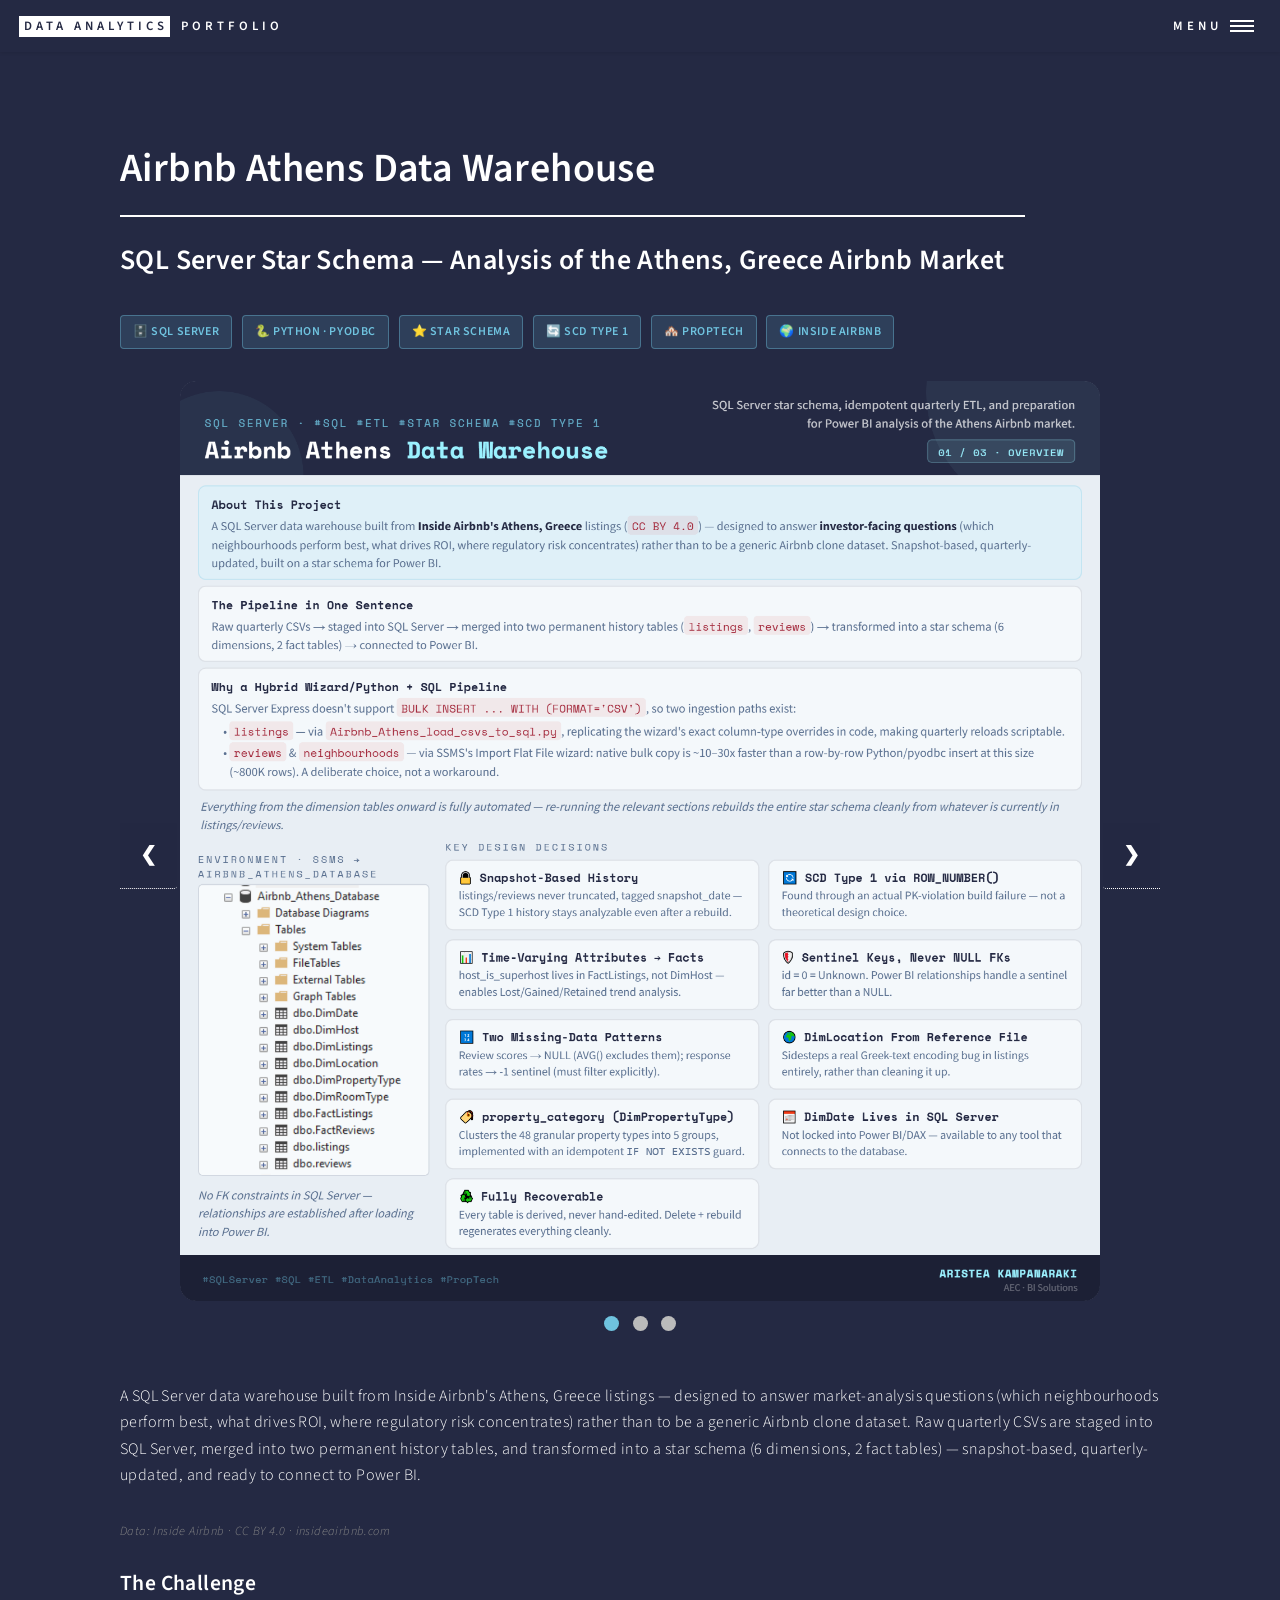
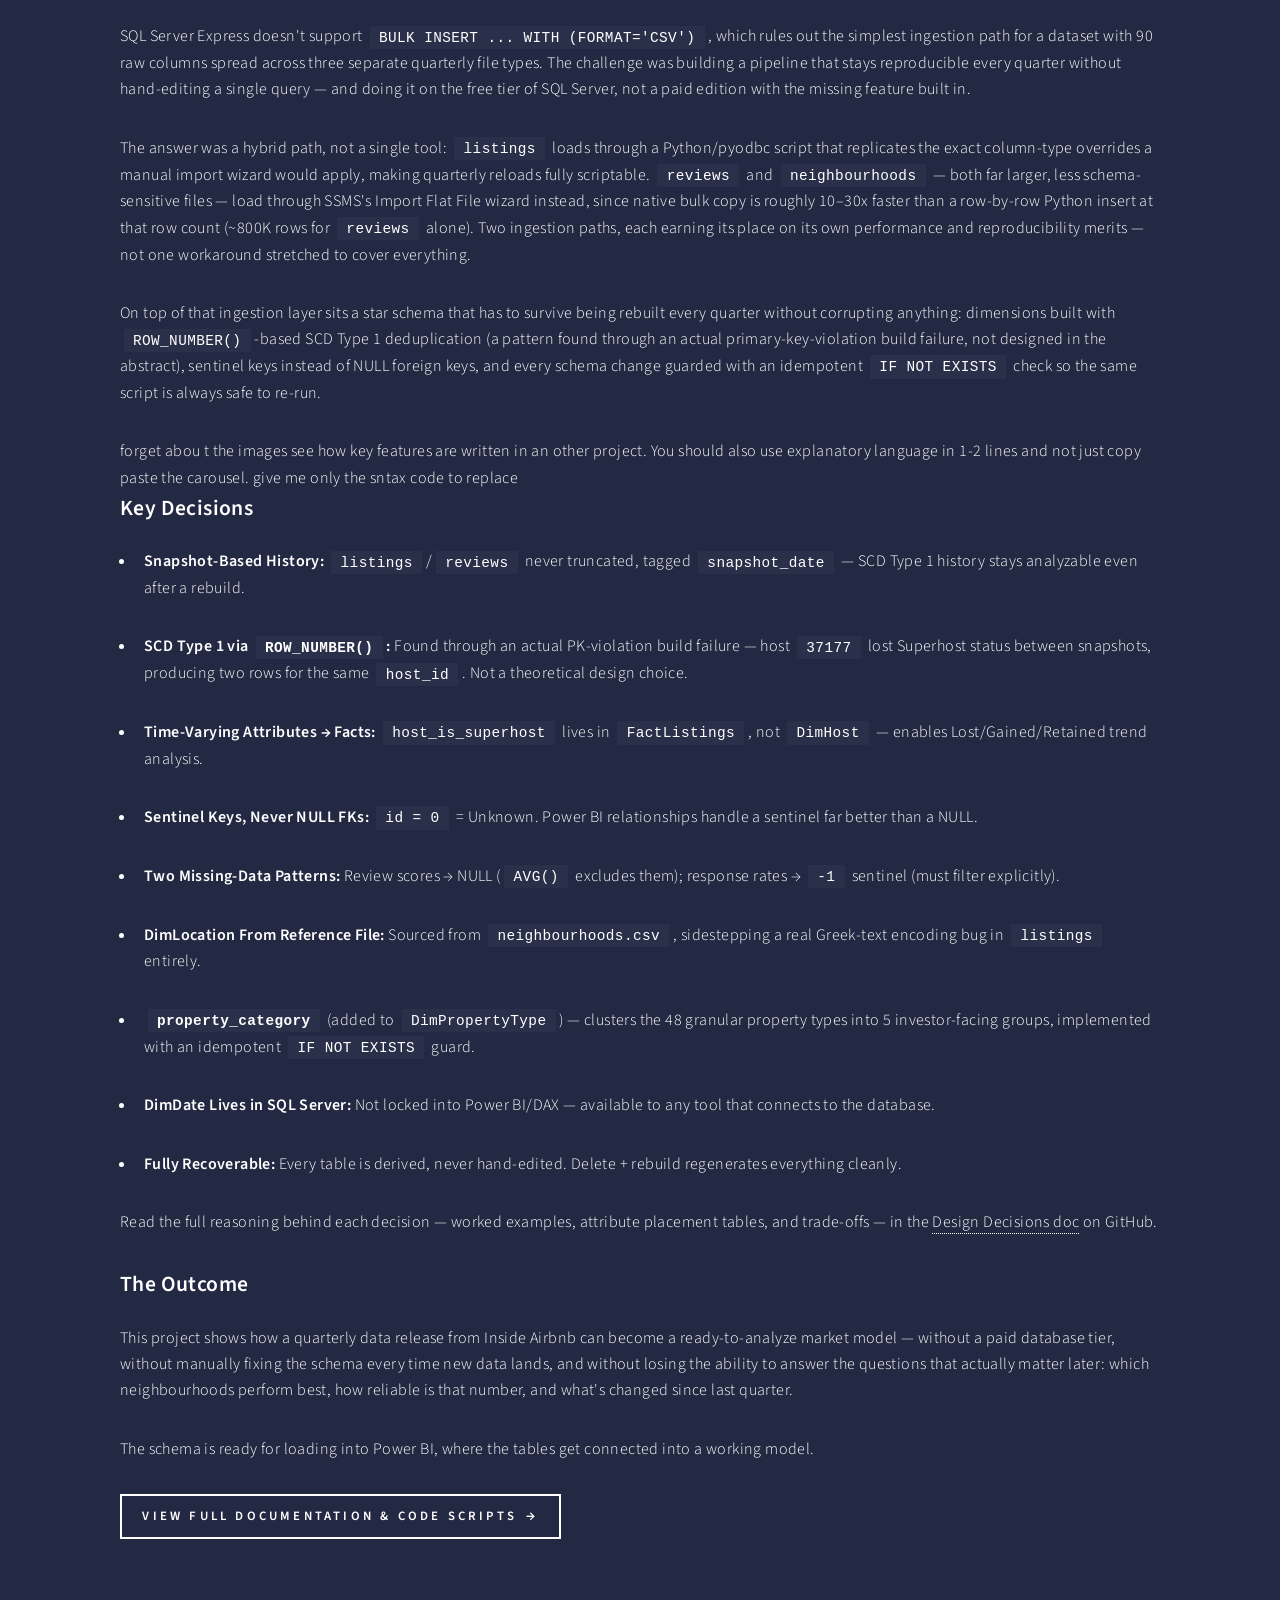
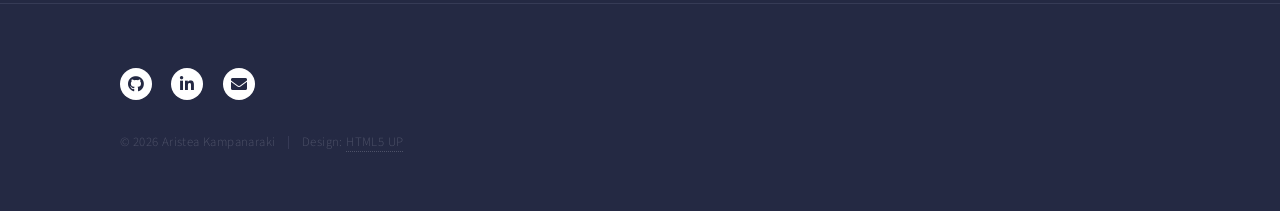
==== airbnb-athens-star-schema.html @ 8bad7fe3 "Add files via upload" ====
<!DOCTYPE HTML>
<html>
	<head>
		<title>Airbnb Athens Data Warehouse - Data Analytics Portfolio</title>
		<meta charset="utf-8" />
		<meta name="viewport" content="width=device-width, initial-scale=1, maximum-scale=5, user-scalable=yes" />
		<link rel="stylesheet" href="assets/css/main.css" />
		<noscript><link rel="stylesheet" href="assets/css/noscript.css" /></noscript>
		
		<style>
			/* STICKY HEADER - Stays on top when scrolling (Mobile & Desktop) */
			#header {
				position: fixed !important;
				top: 0 !important;
				left: 0;
				right: 0;
				width: 100%;
				z-index: 10000;
				background: #242943 !important;
				height: 3.25em;
				line-height: 3.25em;
			}

			/* Override template's .alt class that might make header not sticky.
			   Compiled CSS sets box-shadow:none on .alt; index.html's header
			   eventually swaps .alt for .reveal (once scrolled past its banner)
			   and regains the default shadow. This page has no banner, so its
			   header is permanently .alt — restoring the shadow explicitly so
			   both pages' headers match. */
			#header.alt {
				position: fixed !important;
				top: 0 !important;
				background: #242943 !important;
				opacity: 1 !important;
				box-shadow: 0 0 0.25em 0 rgba(0, 0, 0, 0.15) !important;
			}

			/* Mobile: Make header text smaller to fit */
			@media screen and (max-width: 736px) {
				#header {
					height: 2.75em;
					line-height: 2.75em;
				}
				#header .logo { font-size: 0.75em !important; white-space: nowrap !important; }
				#header .logo strong, #header .logo span { display: inline !important; }
			}
			@media screen and (max-width: 480px) { #header .logo { font-size: 0.65em !important; } }
			@media screen and (max-width: 360px) { #header .logo { font-size: 0.55em !important; } }

			/* Mobile menu popup (Home / About Me / Projects / Contact) — explicit,
			   matching index.html exactly. */
			#menu ul.links > li > a:not(.button) {
				font-size: 0.8em !important;
				line-height: 4em !important;
			}

			/* ROOT CAUSE of titles getting cut off / page overflowing on mobile:
			   the template sets header.major { width: max-content }, which sizes
			   the heading block to its full UNWRAPPED width — wider than the
			   viewport for long titles. */
			@media screen and (max-width: 736px) {
				header.major {
					width: 100% !important;
					max-width: 100% !important;
				}
				header.major h1, header.major h2 {
					overflow-wrap: break-word;
					word-wrap: break-word;
				}
			}

			/* Safety net: stop any oversized child from forcing horizontal
			   scroll / page not fitting the viewport on mobile */
			@media screen and (max-width: 736px) {
				html, body {
					overflow-x: hidden;
					max-width: 100vw;
				}
			}

			/* Prevent content from hiding under fixed header */
			body { padding-top: 3.25em; }
			@media screen and (max-width: 736px) { body { padding-top: 2.75em; } }

			/* Fix menu navigation */
			#one, #two { scroll-margin-top: 4em; }
			@media screen and (max-width: 736px) { #one, #two { scroll-margin-top: 3.5em; } }

			/* FIX BANNER */
			#banner { top: 0 !important; margin-top: 3.25em !important; margin-bottom: 0 !important; z-index: 1 !important; }
			#banner:after { z-index: 1 !important; }
			#banner .inner { position: relative; z-index: 2; }
			#main { position: relative; z-index: 1; }
			#main.alt { z-index: 1 !important; }
			@media screen and (max-width: 736px) { #banner { margin-top: 2.75em !important; } }

			/* REDUCE SPACE ABOVE TITLE */
			#main.alt .inner { padding-top: 2em !important; }
			@media screen and (max-width: 980px) { #main.alt .inner { padding-top: 1.5em !important; } }
			@media screen and (max-width: 736px) { #main.alt .inner { padding-top: 1em !important; } }

			/* TECH BADGES */
			.tech-badge {
				display: inline-block;
				background: rgba(111, 195, 223, 0.15);
				color: #6fc3df;
				font-size: 0.75em;
				font-weight: 600;
				padding: 0.5em 1em;
				border-radius: 4px;
				border: 1px solid rgba(111, 195, 223, 0.4);
				text-transform: uppercase;
				letter-spacing: 0.05em;
			}
			@media screen and (max-width: 736px) {
				.tech-badges { gap: 0.4em; margin-bottom: 1.5em; }
				.tech-badge {
					font-size: 0.58em;
					padding: 0.32em 0.65em;
					border-radius: 4px;
					letter-spacing: 0.03em;
				}
			}
			@media screen and (max-width: 480px) {
				.tech-badge {
					font-size: 0.54em;
					padding: 0.28em 0.55em;
				}
			}

			/* PIPELINE STEPS */
			.pipeline-steps { display: flex; flex-direction: column; gap: 0.75em; margin: 1.5em 0 2em 0; }
			.pipeline-step {
				display: flex;
				align-items: flex-start;
				gap: 1em;
				background: #f4f8fb;
				border: 1px solid rgba(36,41,67,0.11);
				border-left: 4px solid #6fc3df;
				border-radius: 6px;
				padding: 0.85em 1.2em;
			}
			.step-number {
				background: #242943;
				color: #6fc3df;
				font-family: 'Courier New', monospace;
				font-size: 0.8em;
				font-weight: 700;
				padding: 0.3em 0.6em;
				border-radius: 4px;
				border: 1px solid rgba(111,195,223,0.4);
				flex-shrink: 0;
				min-width: 2.2em;
				text-align: center;
			}
			.step-content strong { color: #242943; display: block; margin-bottom: 0.2em; }
			.step-content span { font-size: 0.85em; color: #555; line-height: 1.4; }
			.step-content code {
				background: rgba(111,195,223,0.12);
				color: #1a5a78;
				font-size: 0.88em;
				padding: 0.1em 0.4em;
				border-radius: 3px;
			}

			/* ENGINEERING DECISIONS GRID */
			.decisions-grid {
				display: grid;
				grid-template-columns: 1fr 1fr;
				gap: 1em;
				margin: 1.5em 0 2em 0;
			}
			@media screen and (max-width: 736px) { .decisions-grid { grid-template-columns: 1fr; } }
			.decision-card {
				background: #dff0f8;
				border: 1px solid rgba(36,41,67,0.11);
				border-left: 4px solid #6fc3df;
				border-radius: 6px;
				padding: 1em 1.2em;
			}
			.decision-card .decision-title { font-weight: 700; color: #242943; font-size: 0.9em; margin-bottom: 0.4em; }
			.decision-card p { font-size: 0.82em; color: #555; line-height: 1.5; margin: 0; }
			.decision-card code {
				background: rgba(111,195,223,0.12);
				color: #1a5a78;
				font-size: 0.9em;
				padding: 0.1em 0.35em;
				border-radius: 3px;
			}

			/* STAR SCHEMA REFERENCE */
			.schema-ref {
				background: #f4f8fb;
				border: 1px solid rgba(36,41,67,0.11);
				border-radius: 6px;
				padding: 1em 1.2em;
				margin: 1.5em 0 2em 0;
				font-size: 0.88em;
				color: #555;
				line-height: 1.7;
			}
			.schema-ref strong { color: #242943; }
			.schema-ref code {
				background: rgba(111,195,223,0.12);
				color: #1a5a78;
				font-size: 0.92em;
				padding: 0.1em 0.35em;
				border-radius: 3px;
			}

			/* ATTRIBUTION */
			.data-attribution {
				font-size: 0.78em;
				color: #888;
				font-style: italic;
				margin: 0.5em 0 2em 0;
			}

			/* DECISION DETAIL SECTIONS (prose, replacing the compact grid) */
			.decision-detail { margin: 0 0 2.4em 0; }
			.decision-detail h4 {
				color: #242943;
				font-size: 1.05em;
				margin: 0 0 0.6em 0;
				border-left: 4px solid #6fc3df;
				padding-left: 0.6em;
			}
			.decision-detail p { margin: 0 0 0.9em 0; }
			.decision-rule {
				background: #dff0f8;
				border: 1px solid rgba(36,41,67,0.11);
				border-left: 4px solid #6fc3df;
				border-radius: 6px;
				padding: 0.8em 1.1em;
				margin: 0 0 1.2em 0;
				font-size: 0.92em;
			}
			.sql-snippet {
				background: #f4f8fb;
				border: 1px solid rgba(36,41,67,0.11);
				border-left: 4px solid #6fc3df;
				border-radius: 6px;
				padding: 0.9em 1.2em;
				font-family: 'Courier New', monospace;
				font-size: 0.85em;
				color: #1a5a78;
				margin: 0 0 1.2em 0;
				overflow-x: auto;
				white-space: pre;
			}
			.decision-table {
				width: 100%;
				border-collapse: collapse;
				margin: 0 0 1.4em 0;
				font-size: 0.85em;
			}
			.decision-table th, .decision-table td {
				border: 1px solid rgba(36,41,67,0.15);
				padding: 0.5em 0.8em;
				text-align: left;
			}
			.decision-table th { background: #242943; color: #6fc3df; font-weight: 700; }
			.decision-table td code, .decision-table th code {
				background: rgba(111,195,223,0.12);
				color: #1a5a78;
				padding: 0.1em 0.35em;
				border-radius: 3px;
				font-size: 0.95em;
			}
			@media screen and (max-width: 736px) {
				.decision-table { font-size: 0.78em; }
				.decision-table th, .decision-table td { padding: 0.4em 0.5em; }
			}

			/* CTA BUTTON — plain flexbox instead of the template's .next absolute-
			   positioned arrow icon (which caused text/arrow overlap on longer
			   button labels on mobile). Text and arrow are now normal-flow
			   siblings side by side with a gap — this category of overlap bug
			   structurally can't happen with flex children. Wraps to two lines
			   on very narrow screens as a safety net. */
			.documentation-btn {
				display: inline-flex;
				align-items: center;
				justify-content: center;
				gap: 0.7em;
				white-space: normal;
				text-align: left;
			}
			.documentation-btn-arrow {
				flex-shrink: 0;
				font-size: 1.15em;
				line-height: 1;
			}
			@media screen and (max-width: 736px) {
				.documentation-btn {
					font-size: 0.68em;
					height: auto;
					min-height: 3.5em;
					line-height: 1.3;
					padding: 0.9em 1.2em;
					gap: 0.6em;
				}
			}
		</style>
	</head>
	<body class="is-preload">

		<div id="wrapper">

			<!-- Header -->
			<header id="header" class="alt">
				<a href="index.html" class="logo"><strong>DATA ANALYTICS</strong> <span>PORTFOLIO</span></a>
				<nav><a href="#menu">Menu</a></nav>
			</header>

			<!-- Menu -->
			<nav id="menu">
				<ul class="links">
					<li><a href="index.html">Home</a></li>
					<li><a href="index.html#one">About Me</a></li>
					<li><a href="index.html#two">Projects</a></li>
					<li><a href="index.html#footer">Contact</a></li>
				</ul>
			</nav>

			<!-- Main -->
			<div id="main" class="alt">
				<section id="one">
					<div class="inner">

						<header class="major">
							<h1>Airbnb Athens Data Warehouse</h1>
							<h2>SQL Server Star Schema — Analysis of the Athens, Greece Airbnb Market</h2>
						</header>

						<!-- Tech Stack Badges -->
						<div class="tech-badges" style="margin-bottom: 2em; display: flex; flex-wrap: wrap; gap: 0.6em;">
							<span class="tech-badge">🗄️ SQL Server</span>
							<span class="tech-badge">🐍 Python · pyodbc</span>
							<span class="tech-badge">⭐ Star Schema</span>
							<span class="tech-badge">🔄 SCD Type 1</span>
							<span class="tech-badge">🏘️ PropTech</span>
							<span class="tech-badge">🌍 Inside Airbnb</span>
						</div>

						<!-- Slideshow container -->
						<div class="slideshow-container" style="max-width: 100%; box-sizing: border-box; margin: 0 auto 0.2em auto; position: relative; background: transparent; padding: 0 60px;">

							<div class="mySlides fade">
								<img src="images\p3_airbnb_athens_sql\airbnb_athens_slide_01.png" alt="Overview — Pipeline, Environment & Key Decisions" style="width: 100%; border-radius: 8px;">
							</div>

							<div class="mySlides fade">
								<img src="images\p3_airbnb_athens_sql\airbnb_athens_slide_02.png" alt="Schema Design Patterns — SCD Type 1, Idempotent ETL" style="width: 100%; border-radius: 8px;">
							</div>

							<div class="mySlides fade">
								<img src="images\p3_airbnb_athens_sql\airbnb_athens_slide_03.png" alt="Data Integrity & Placement — Snapshot History, Fact/Dim Placement" style="width: 100%; border-radius: 8px;">
							</div>

							<a class="prev" onclick="plusSlides(-1)" style="cursor: pointer; position: absolute; top: 50%; width: auto; margin-top: -22px; padding: 16px 20px; color: white; font-weight: bold; font-size: 20px; transition: 0.6s ease; border-radius: 0 3px 3px 0; user-select: none; background-color: rgba(36, 41, 67, 0.8); left: 0;">&#10094;</a>
							<a class="next" onclick="plusSlides(1)"  style="cursor: pointer; position: absolute; top: 50%; width: auto; margin-top: -22px; padding: 16px 20px; color: white; font-weight: bold; font-size: 20px; transition: 0.6s ease; border-radius: 3px 0 0 3px; user-select: none; background-color: rgba(36, 41, 67, 0.8); right: 0;">&#10095;</a>
						</div>

						<!-- Dots/indicators -->
						<div class="carousel-dots" style="text-align: center; padding: 0 0 44px 0;">
							<span class="dot" onclick="currentSlide(1)" style="cursor: pointer; height: 15px; width: 15px; margin: 0 5px; background-color: #bbb; border-radius: 50%; display: inline-block; transition: background-color 0.6s ease;"></span>
							<span class="dot" onclick="currentSlide(2)" style="cursor: pointer; height: 15px; width: 15px; margin: 0 5px; background-color: #bbb; border-radius: 50%; display: inline-block; transition: background-color 0.6s ease;"></span>
							<span class="dot" onclick="currentSlide(3)" style="cursor: pointer; height: 15px; width: 15px; margin: 0 5px; background-color: #bbb; border-radius: 50%; display: inline-block; transition: background-color 0.6s ease;"></span>
						</div>

						<!-- CSS Styles — inline after dots, identical pattern to template -->
						<style>
						.mySlides { display: none; animation-name: fade; animation-duration: 0.8s; }
						.mySlides.active { display: block; }
						.prev:hover, .next:hover { background-color: rgba(111, 195, 223, 0.9) !important; color: #242943 !important; }
						.dot.active { background-color: #6fc3df !important; }
						@keyframes fade { from {opacity: 0.4} to {opacity: 1} }

						/* Remove the dotted tap/focus outline browsers draw on <a> elements */
						.prev, .next, .dot {
							outline: none;
							-webkit-tap-highlight-color: transparent;
						}

						@media screen and (max-width: 980px) {
							.slideshow-container { max-width: 100% !important; padding: 0 46px !important; }
							.prev, .next { font-size: 18px !important; padding: 12px 16px !important; }
						}
						@media screen and (max-width: 736px) {
							/* Break out to full viewport width for meaningfully larger
							   slides, with more gutter room for the arrows. Arrow's
							   rendered width (font-size + 2×padding) still needs to stay
							   at or below the gutter or it spills onto the image. */
							.slideshow-container {
								width: 100vw !important;
								max-width: 100vw !important;
								margin-left: calc(50% - 50vw) !important;
								margin-right: calc(50% - 50vw) !important;
								margin-bottom: 0.2em !important;
								padding: 0 30px !important;
								box-sizing: border-box !important;
							}
							.prev, .next { font-size: 13px !important; padding: 6px 8px !important; }
							.carousel-dots { padding: 1px 0 30px 0 !important; }
							.dot {
								height: 8px !important;
								width: 8px !important;
								margin: 0 4px !important;
							}
						}
						@media screen and (max-width: 480px) {
							.slideshow-container { padding: 0 26px !important; }
							.prev, .next { font-size: 12px !important; padding: 5px 7px !important; }
							.carousel-dots { padding: 1px 0 24px 0 !important; }
							.dot {
								height: 7px !important;
								width: 7px !important;
								margin: 0 3px !important;
							}
						}
						</style>

						<!-- JavaScript — inline after dots, identical pattern to template -->
						<script>
						let slideIndex = 1;
						showSlides(slideIndex);

						function plusSlides(n) { showSlides(slideIndex += n); }
						function currentSlide(n) { showSlides(slideIndex = n); }

						function showSlides(n) {
							let i;
							let slides = document.getElementsByClassName("mySlides");
							let dots   = document.getElementsByClassName("dot");
							if (n > slides.length) { slideIndex = 1; }
							if (n < 1) { slideIndex = slides.length; }
							for (i = 0; i < slides.length; i++) { slides[i].style.display = "none"; }
							for (i = 0; i < dots.length; i++) { dots[i].className = dots[i].className.replace(" active", ""); }
							slides[slideIndex-1].style.display = "block";
							dots[slideIndex-1].className += " active";
						}
						</script>

						<!-- Intro -->
						<p>A SQL Server data warehouse built from Inside Airbnb's Athens, Greece listings — designed to answer market-analysis questions (which neighbourhoods perform best, what drives ROI, where regulatory risk concentrates) rather than to be a generic Airbnb clone dataset. Raw quarterly CSVs are staged into SQL Server, merged into two permanent history tables, and transformed into a star schema (6 dimensions, 2 fact tables) — snapshot-based, quarterly-updated, and ready to connect to Power BI.</p>

						<p class="data-attribution">Data: Inside Airbnb · CC BY 4.0 · insideairbnb.com</p>

						<!-- The Challenge -->
						<h3>The Challenge</h3>
						<p>SQL Server Express doesn't support <code>BULK INSERT ... WITH (FORMAT='CSV')</code>, which rules out the simplest ingestion path for a dataset with 90 raw columns spread across three separate quarterly file types. The challenge was building a pipeline that stays reproducible every quarter without hand-editing a single query — and doing it on the free tier of SQL Server, not a paid edition with the missing feature built in.</p>
						<p>The answer was a hybrid path, not a single tool: <code>listings</code> loads through a Python/pyodbc script that replicates the exact column-type overrides a manual import wizard would apply, making quarterly reloads fully scriptable. <code>reviews</code> and <code>neighbourhoods</code> — both far larger, less schema-sensitive files — load through SSMS's Import Flat File wizard instead, since native bulk copy is roughly 10–30x faster than a row-by-row Python insert at that row count (~800K rows for <code>reviews</code> alone). Two ingestion paths, each earning its place on its own performance and reproducibility merits — not one workaround stretched to cover everything.</p>
						<p>On top of that ingestion layer sits a star schema that has to survive being rebuilt every quarter without corrupting anything: dimensions built with <code>ROW_NUMBER()</code>-based SCD Type 1 deduplication (a pattern found through an actual primary-key-violation build failure, not designed in the abstract), sentinel keys instead of NULL foreign keys, and every schema change guarded with an idempotent <code>IF NOT EXISTS</code> check so the same script is always safe to re-run.</p>

forget abou t the images

see how key features are written in an other project. You should also use explanatory language in 1-2 lines and not just copy paste the carousel.

give me only the sntax code to replace

						<!-- Key Decisions -->

						<h3>Key Decisions</h3>
						<ul>
							<li><p><b>Snapshot-Based History:</b> <code>listings</code>/<code>reviews</code> never truncated, tagged <code>snapshot_date</code> — SCD Type 1 history stays analyzable even after a rebuild.</p></li>
							<li><p><b>SCD Type 1 via <code>ROW_NUMBER()</code>:</b> Found through an actual PK-violation build failure — host <code>37177</code> lost Superhost status between snapshots, producing two rows for the same <code>host_id</code>. Not a theoretical design choice.</p></li>
							<li><p><b>Time-Varying Attributes → Facts:</b> <code>host_is_superhost</code> lives in <code>FactListings</code>, not <code>DimHost</code> — enables Lost/Gained/Retained trend analysis.</p></li>
							<li><p><b>Sentinel Keys, Never NULL FKs:</b> <code>id = 0</code> = Unknown. Power BI relationships handle a sentinel far better than a NULL.</p></li>
							<li><p><b>Two Missing-Data Patterns:</b> Review scores → NULL (<code>AVG()</code> excludes them); response rates → <code>-1</code> sentinel (must filter explicitly).</p></li>
							<li><p><b>DimLocation From Reference File:</b> Sourced from <code>neighbourhoods.csv</code>, sidestepping a real Greek-text encoding bug in <code>listings</code> entirely.</p></li>
							<li><p><b><code>property_category</code></b> (added to <code>DimPropertyType</code>) — clusters the 48 granular property types into 5 investor-facing groups, implemented with an idempotent <code>IF NOT EXISTS</code> guard.</p></li>
							<li><p><b>DimDate Lives in SQL Server:</b> Not locked into Power BI/DAX — available to any tool that connects to the database.</p></li>
							<li><p><b>Fully Recoverable:</b> Every table is derived, never hand-edited. Delete + rebuild regenerates everything cleanly.</p></li>
						</ul>
						<p>Read the full reasoning behind each decision — worked examples, attribute placement tables, and trade-offs — in the <a href="https://github.com/Aristea-Kampanaraki/airbnb-athens-data-warehouse/blob/main/Airbnb_Athens_Design_Decisions.md" target="_blank">Design Decisions doc</a> on GitHub.</p>
						
						<!-- The Outcome -->
						<h3>The Outcome</h3>
						<p>This project shows how a quarterly data release from Inside Airbnb can become a ready-to-analyze market model — without a paid database tier, without manually fixing the schema every time new data lands, and without losing the ability to answer the questions that actually matter later: which neighbourhoods perform best, how reliable is that number, and what's changed since last quarter.</p>
						<p>The schema is ready for loading into Power BI, where the tables get connected into a working model.</p>

						<!-- CTA Button -->
						<ul class="actions">
							<li>
								<a href="https://github.com/Aristea-Kampanaraki/airbnb-athens-data-warehouse" class="button documentation-btn">
									<span>View Full Documentation &amp; Code Scripts</span>
									<span class="documentation-btn-arrow" aria-hidden="true">&#8594;</span>
								</a>
							</li>
						</ul>

					</div>
				</section>
			</div>

			<!-- Footer -->
			<footer id="footer">
				<div class="inner">
					<ul class="icons">
						<li><a href="https://github.com/Aristea-Kampanaraki" class="icon brands alt fa-github"><span class="label">GitHub</span></a></li>
						<li><a href="https://www.linkedin.com/in/aristea-kampanaraki" class="icon brands alt fa-linkedin-in"><span class="label">LinkedIn</span></a></li>
						<li><a href="mailto:akampanaraki@gmail.com" class="icon solid alt fa-envelope"><span class="label">Email</span></a></li>
					</ul>
					<ul class="copyright">
						<li>&copy; 2026 Aristea Kampanaraki</li><li>Design: <a href="https://html5up.net">HTML5 UP</a></li>
					</ul>
				</div>
			</footer>

		</div>

		<!-- Scripts -->
		<script src="assets/js/jquery.min.js"></script>
		<script src="assets/js/jquery.scrolly.min.js"></script>
		<script src="assets/js/jquery.scrollex.min.js"></script>
		<script src="assets/js/browser.min.js"></script>
		<script src="assets/js/breakpoints.min.js"></script>
		<script src="assets/js/util.js"></script>
		<script src="assets/js/main.js"></script>

	</body>
</html>
---- assets/css/main.css ----
@import url(fontawesome-all.min.css);
@import url("https://fonts.googleapis.com/css?family=Source+Sans+Pro:300,300italic,600,600italic");

/*
	Forty by HTML5 UP
	html5up.net | @ajlkn
	Free for personal and commercial use under the CCA 3.0 license (html5up.net/license)
*/

html, body, div, span, applet, object,
iframe, h1, h2, h3, h4, h5, h6, p, blockquote,
pre, a, abbr, acronym, address, big, cite,
code, del, dfn, em, img, ins, kbd, q, s, samp,
small, strike, strong, sub, sup, tt, var, b,
u, i, center, dl, dt, dd, ol, ul, li, fieldset,
form, label, legend, table, caption, tbody,
tfoot, thead, tr, th, td, article, aside,
canvas, details, embed, figure, figcaption,
footer, header, hgroup, menu, nav, output, ruby,
section, summary, time, mark, audio, video {
	margin: 0;
	padding: 0;
	border: 0;
	font-size: 100%;
	font: inherit;
	vertical-align: baseline;}

article, aside, details, figcaption, figure,
footer, header, hgroup, menu, nav, section {
	display: block;}

body {
	line-height: 1;
}

ol, ul {
	list-style: none;
}

blockquote, q {
	quotes: none;
}

	blockquote:before, blockquote:after, q:before, q:after {
		content: '';
		content: none;
	}

table {
	border-collapse: collapse;
	border-spacing: 0;
}

body {
	-webkit-text-size-adjust: none;
}

mark {
	background-color: transparent;
	color: inherit;
}

input::-moz-focus-inner {
	border: 0;
	padding: 0;
}

input, select, textarea {
	-moz-appearance: none;
	-webkit-appearance: none;
	-ms-appearance: none;
	appearance: none;
}

/* Basic */

	@-ms-viewport {
		width: device-width;
	}

	body {
		-ms-overflow-style: scrollbar;
	}

	@media screen and (max-width: 480px) {

		html, body {
			min-width: 320px;
		}

	}

	html {
		box-sizing: border-box;
	}

	*, *:before, *:after {
		box-sizing: inherit;
	}

	body {
		background: #242943;
	}

		body.is-preload *, body.is-preload *:before, body.is-preload *:after {
			-moz-animation: none !important;
			-webkit-animation: none !important;
			-ms-animation: none !important;
			animation: none !important;
			-moz-transition: none !important;
			-webkit-transition: none !important;
			-ms-transition: none !important;
			transition: none !important;
		}

/* Type */

	body, input, select, textarea {
		color: #ffffff;
		font-family: "Source Sans Pro", Helvetica, sans-serif;
		font-size: 17pt;
		font-weight: 300;
		letter-spacing: 0.025em;
		line-height: 1.65;
	}

		@media screen and (max-width: 1680px) {

			body, input, select, textarea {
				font-size: 14pt;
			}

		}

		@media screen and (max-width: 1280px) {

			body, input, select, textarea {
				font-size: 12pt;
			}

		}

		@media screen and (max-width: 360px) {

			body, input, select, textarea {
				font-size: 11pt;
			}

		}

	a {
		-moz-transition: color 0.2s ease-in-out, border-bottom-color 0.2s ease-in-out;
		-webkit-transition: color 0.2s ease-in-out, border-bottom-color 0.2s ease-in-out;
		-ms-transition: color 0.2s ease-in-out, border-bottom-color 0.2s ease-in-out;
		transition: color 0.2s ease-in-out, border-bottom-color 0.2s ease-in-out;
		border-bottom: dotted 1px;
		color: inherit;
		text-decoration: none;
	}

		a:hover {
			border-bottom-color: transparent;
			color: #9bf1ff !important;
		}

		a:active {
			color: #53e3fb !important;
		}

	.contact-link {
		border-bottom: 0;
	}

	strong, b {
		color: #ffffff;
		font-weight: 600;
	}

	em, i {
		font-style: italic;
	}

	p {
		margin: 0 0 2em 0;
	}

	h1, h2, h3, h4, h5, h6 {
		color: #ffffff;
		font-weight: 600;
		line-height: 1.65;
		margin: 0 0 1em 0;
	}

		h1 a, h2 a, h3 a, h4 a, h5 a, h6 a {
			color: inherit;
			border-bottom: 0;
		}

	h1 {
		font-size: 2.5em;
	}

	h2 {
		font-size: 1.75em;
	}

	h3 {
		font-size: 1.35em;
	}

	h4 {
		font-size: 1.1em;
	}

	h5 {
		font-size: 0.9em;
	}

	h6 {
		font-size: 0.7em;
	}

	@media screen and (max-width: 736px) {

		h1 {
			font-size: 2em;
		}

		h2 {
			font-size: 1.5em;
		}

		h3 {
			font-size: 1.25em;
		}

	}

	sub {
		font-size: 0.8em;
		position: relative;
		top: 0.5em;
	}

	sup {
		font-size: 0.8em;
		position: relative;
		top: -0.5em;
	}

	blockquote {
		border-left: solid 4px rgba(212, 212, 255, 0.1);
		font-style: italic;
		margin: 0 0 2em 0;
		padding: 0.5em 0 0.5em 2em;
	}

	code {
		background: rgba(212, 212, 255, 0.035);
		font-family: "Courier New", monospace;
		font-size: 0.9em;
		margin: 0 0.25em;
		padding: 0.25em 0.65em;
	}

	pre {
		-webkit-overflow-scrolling: touch;
		font-family: "Courier New", monospace;
		font-size: 0.9em;
		margin: 0 0 2em 0;
	}

		pre code {
			display: block;
			line-height: 1.75;
			padding: 1em 1.5em;
			overflow-x: auto;
		}

	hr {
		border: 0;
		border-bottom: solid 1px rgba(212, 212, 255, 0.1);
		margin: 2em 0;
	}

		hr.major {
			margin: 3em 0;
		}

	.align-left {
		text-align: left;
	}

	.align-center {
		text-align: center;
	}

	.align-right {
		text-align: right;
	}

/* Row */

	.row {
		display: flex;
		flex-wrap: wrap;
		box-sizing: border-box;
		align-items: stretch;
	}

		.row > * {
			box-sizing: border-box;
		}

		.row.gtr-uniform > * > :last-child {
			margin-bottom: 0;
		}

		.row.aln-left {
			justify-content: flex-start;
		}

		.row.aln-center {
			justify-content: center;
		}

		.row.aln-right {
			justify-content: flex-end;
		}

		.row.aln-top {
			align-items: flex-start;
		}

		.row.aln-middle {
			align-items: center;
		}

		.row.aln-bottom {
			align-items: flex-end;
		}

		.row > .imp {
			order: -1;
		}

		.row > .col-1 {
			width: 8.33333%;
		}

		.row > .off-1 {
			margin-left: 8.33333%;
		}

		.row > .col-2 {
			width: 16.66667%;
		}

		.row > .off-2 {
			margin-left: 16.66667%;
		}

		.row > .col-3 {
			width: 25%;
		}

		.row > .off-3 {
			margin-left: 25%;
		}

		.row > .col-4 {
			width: 33.33333%;
		}

		.row > .off-4 {
			margin-left: 33.33333%;
		}

		.row > .col-5 {
			width: 41.66667%;
		}

		.row > .off-5 {
			margin-left: 41.66667%;
		}

		.row > .col-6 {
			width: 50%;
		}

		.row > .off-6 {
			margin-left: 50%;
		}

		.row > .col-7 {
			width: 58.33333%;
		}

		.row > .off-7 {
			margin-left: 58.33333%;
		}

		.row > .col-8 {
			width: 66.66667%;
		}

		.row > .off-8 {
			margin-left: 66.66667%;
		}

		.row > .col-9 {
			width: 75%;
		}

		.row > .off-9 {
			margin-left: 75%;
		}

		.row > .col-10 {
			width: 83.33333%;
		}

		.row > .off-10 {
			margin-left: 83.33333%;
		}

		.row > .col-11 {
			width: 91.66667%;
		}

		.row > .off-11 {
			margin-left: 91.66667%;
		}

		.row > .col-12 {
			width: 100%;
		}

		.row > .off-12 {
			margin-left: 100%;
		}

		.row.gtr-0 {
			margin-top: 0;
			margin-left: 0em;
		}

			.row.gtr-0 > * {
				padding: 0 0 0 0em;
			}

			.row.gtr-0.gtr-uniform {
				margin-top: 0em;
			}

				.row.gtr-0.gtr-uniform > * {
					padding-top: 0em;
				}

		.row.gtr-25 {
			margin-top: 0;
			margin-left: -0.5em;
		}

			.row.gtr-25 > * {
				padding: 0 0 0 0.5em;
			}

			.row.gtr-25.gtr-uniform {
				margin-top: -0.5em;
			}

				.row.gtr-25.gtr-uniform > * {
					padding-top: 0.5em;
				}

		.row.gtr-50 {
			margin-top: 0;
			margin-left: -1em;
		}

			.row.gtr-50 > * {
				padding: 0 0 0 1em;
			}

			.row.gtr-50.gtr-uniform {
				margin-top: -1em;
			}

				.row.gtr-50.gtr-uniform > * {
					padding-top: 1em;
				}

		.row {
			margin-top: 0;
			margin-left: -2em;
		}

			.row > * {
				padding: 0 0 0 2em;
			}

			.row.gtr-uniform {
				margin-top: -2em;
			}

				.row.gtr-uniform > * {
					padding-top: 2em;
				}

		.row.gtr-150 {
			margin-top: 0;
			margin-left: -3em;
		}

			.row.gtr-150 > * {
				padding: 0 0 0 3em;
			}

			.row.gtr-150.gtr-uniform {
				margin-top: -3em;
			}

				.row.gtr-150.gtr-uniform > * {
					padding-top: 3em;
				}

		.row.gtr-200 {
			margin-top: 0;
			margin-left: -4em;
		}

			.row.gtr-200 > * {
				padding: 0 0 0 4em;
			}

			.row.gtr-200.gtr-uniform {
				margin-top: -4em;
			}

				.row.gtr-200.gtr-uniform > * {
					padding-top: 4em;
				}

		@media screen and (max-width: 1680px) {

			.row {
				display: flex;
				flex-wrap: wrap;
				box-sizing: border-box;
				align-items: stretch;
			}

				.row > * {
					box-sizing: border-box;
				}

				.row.gtr-uniform > * > :last-child {
					margin-bottom: 0;
				}

				.row.aln-left {
					justify-content: flex-start;
				}

				.row.aln-center {
					justify-content: center;
				}

				.row.aln-right {
					justify-content: flex-end;
				}

				.row.aln-top {
					align-items: flex-start;
				}

				.row.aln-middle {
					align-items: center;
				}

				.row.aln-bottom {
					align-items: flex-end;
				}

				.row > .imp-xlarge {
					order: -1;
				}

				.row > .col-1-xlarge {
					width: 8.33333%;
				}

				.row > .off-1-xlarge {
					margin-left: 8.33333%;
				}

				.row > .col-2-xlarge {
					width: 16.66667%;
				}

				.row > .off-2-xlarge {
					margin-left: 16.66667%;
				}

				.row > .col-3-xlarge {
					width: 25%;
				}

				.row > .off-3-xlarge {
					margin-left: 25%;
				}

				.row > .col-4-xlarge {
					width: 33.33333%;
				}

				.row > .off-4-xlarge {
					margin-left: 33.33333%;
				}

				.row > .col-5-xlarge {
					width: 41.66667%;
				}

				.row > .off-5-xlarge {
					margin-left: 41.66667%;
				}

				.row > .col-6-xlarge {
					width: 50%;
				}

				.row > .off-6-xlarge {
					margin-left: 50%;
				}

				.row > .col-7-xlarge {
					width: 58.33333%;
				}

				.row > .off-7-xlarge {
					margin-left: 58.33333%;
				}

				.row > .col-8-xlarge {
					width: 66.66667%;
				}

				.row > .off-8-xlarge {
					margin-left: 66.66667%;
				}

				.row > .col-9-xlarge {
					width: 75%;
				}

				.row > .off-9-xlarge {
					margin-left: 75%;
				}

				.row > .col-10-xlarge {
					width: 83.33333%;
				}

				.row > .off-10-xlarge {
					margin-left: 83.33333%;
				}

				.row > .col-11-xlarge {
					width: 91.66667%;
				}

				.row > .off-11-xlarge {
					margin-left: 91.66667%;
				}

				.row > .col-12-xlarge {
					width: 100%;
				}

				.row > .off-12-xlarge {
					margin-left: 100%;
				}

				.row.gtr-0 {
					margin-top: 0;
					margin-left: 0em;
				}

					.row.gtr-0 > * {
						padding: 0 0 0 0em;
					}

					.row.gtr-0.gtr-uniform {
						margin-top: 0em;
					}

						.row.gtr-0.gtr-uniform > * {
							padding-top: 0em;
						}

				.row.gtr-25 {
					margin-top: 0;
					margin-left: -0.5em;
				}

					.row.gtr-25 > * {
						padding: 0 0 0 0.5em;
					}

					.row.gtr-25.gtr-uniform {
						margin-top: -0.5em;
					}

						.row.gtr-25.gtr-uniform > * {
							padding-top: 0.5em;
						}

				.row.gtr-50 {
					margin-top: 0;
					margin-left: -1em;
				}

					.row.gtr-50 > * {
						padding: 0 0 0 1em;
					}

					.row.gtr-50.gtr-uniform {
						margin-top: -1em;
					}

						.row.gtr-50.gtr-uniform > * {
							padding-top: 1em;
						}

				.row {
					margin-top: 0;
					margin-left: -2em;
				}

					.row > * {
						padding: 0 0 0 2em;
					}

					.row.gtr-uniform {
						margin-top: -2em;
					}

						.row.gtr-uniform > * {
							padding-top: 2em;
						}

				.row.gtr-150 {
					margin-top: 0;
					margin-left: -3em;
				}

					.row.gtr-150 > * {
						padding: 0 0 0 3em;
					}

					.row.gtr-150.gtr-uniform {
						margin-top: -3em;
					}

						.row.gtr-150.gtr-uniform > * {
							padding-top: 3em;
						}

				.row.gtr-200 {
					margin-top: 0;
					margin-left: -4em;
				}

					.row.gtr-200 > * {
						padding: 0 0 0 4em;
					}

					.row.gtr-200.gtr-uniform {
						margin-top: -4em;
					}

						.row.gtr-200.gtr-uniform > * {
							padding-top: 4em;
						}

		}

		@media screen and (max-width: 1280px) {

			.row {
				display: flex;
				flex-wrap: wrap;
				box-sizing: border-box;
				align-items: stretch;
			}

				.row > * {
					box-sizing: border-box;
				}

				.row.gtr-uniform > * > :last-child {
					margin-bottom: 0;
				}

				.row.aln-left {
					justify-content: flex-start;
				}

				.row.aln-center {
					justify-content: center;
				}

				.row.aln-right {
					justify-content: flex-end;
				}

				.row.aln-top {
					align-items: flex-start;
				}

				.row.aln-middle {
					align-items: center;
				}

				.row.aln-bottom {
					align-items: flex-end;
				}

				.row > .imp-large {
					order: -1;
				}

				.row > .col-1-large {
					width: 8.33333%;
				}

				.row > .off-1-large {
					margin-left: 8.33333%;
				}

				.row > .col-2-large {
					width: 16.66667%;
				}

				.row > .off-2-large {
					margin-left: 16.66667%;
				}

				.row > .col-3-large {
					width: 25%;
				}

				.row > .off-3-large {
					margin-left: 25%;
				}

				.row > .col-4-large {
					width: 33.33333%;
				}

				.row > .off-4-large {
					margin-left: 33.33333%;
				}

				.row > .col-5-large {
					width: 41.66667%;
				}

				.row > .off-5-large {
					margin-left: 41.66667%;
				}

				.row > .col-6-large {
					width: 50%;
				}

				.row > .off-6-large {
					margin-left: 50%;
				}

				.row > .col-7-large {
					width: 58.33333%;
				}

				.row > .off-7-large {
					margin-left: 58.33333%;
				}

				.row > .col-8-large {
					width: 66.66667%;
				}

				.row > .off-8-large {
					margin-left: 66.66667%;
				}

				.row > .col-9-large {
					width: 75%;
				}

				.row > .off-9-large {
					margin-left: 75%;
				}

				.row > .col-10-large {
					width: 83.33333%;
				}

				.row > .off-10-large {
					margin-left: 83.33333%;
				}

				.row > .col-11-large {
					width: 91.66667%;
				}

				.row > .off-11-large {
					margin-left: 91.66667%;
				}

				.row > .col-12-large {
					width: 100%;
				}

				.row > .off-12-large {
					margin-left: 100%;
				}

				.row.gtr-0 {
					margin-top: 0;
					margin-left: 0em;
				}

					.row.gtr-0 > * {
						padding: 0 0 0 0em;
					}

					.row.gtr-0.gtr-uniform {
						margin-top: 0em;
					}

						.row.gtr-0.gtr-uniform > * {
							padding-top: 0em;
						}

				.row.gtr-25 {
					margin-top: 0;
					margin-left: -0.375em;
				}

					.row.gtr-25 > * {
						padding: 0 0 0 0.375em;
					}

					.row.gtr-25.gtr-uniform {
						margin-top: -0.375em;
					}

						.row.gtr-25.gtr-uniform > * {
							padding-top: 0.375em;
						}

				.row.gtr-50 {
					margin-top: 0;
					margin-left: -0.75em;
				}

					.row.gtr-50 > * {
						padding: 0 0 0 0.75em;
					}

					.row.gtr-50.gtr-uniform {
						margin-top: -0.75em;
					}

						.row.gtr-50.gtr-uniform > * {
							padding-top: 0.75em;
						}

				.row {
					margin-top: 0;
					margin-left: -1.5em;
				}

					.row > * {
						padding: 0 0 0 1.5em;
					}

					.row.gtr-uniform {
						margin-top: -1.5em;
					}

						.row.gtr-uniform > * {
							padding-top: 1.5em;
						}

				.row.gtr-150 {
					margin-top: 0;
					margin-left: -2.25em;
				}

					.row.gtr-150 > * {
						padding: 0 0 0 2.25em;
					}

					.row.gtr-150.gtr-uniform {
						margin-top: -2.25em;
					}

						.row.gtr-150.gtr-uniform > * {
							padding-top: 2.25em;
						}

				.row.gtr-200 {
					margin-top: 0;
					margin-left: -3em;
				}

					.row.gtr-200 > * {
						padding: 0 0 0 3em;
					}

					.row.gtr-200.gtr-uniform {
						margin-top: -3em;
					}

						.row.gtr-200.gtr-uniform > * {
							padding-top: 3em;
						}

		}

		@media screen and (max-width: 980px) {

			.row {
				display: flex;
				flex-wrap: wrap;
				box-sizing: border-box;
				align-items: stretch;
			}

				.row > * {
					box-sizing: border-box;
				}

				.row.gtr-uniform > * > :last-child {
					margin-bottom: 0;
				}

				.row.aln-left {
					justify-content: flex-start;
				}

				.row.aln-center {
					justify-content: center;
				}

				.row.aln-right {
					justify-content: flex-end;
				}

				.row.aln-top {
					align-items: flex-start;
				}

				.row.aln-middle {
					align-items: center;
				}

				.row.aln-bottom {
					align-items: flex-end;
				}

				.row > .imp-medium {
					order: -1;
				}

				.row > .col-1-medium {
					width: 8.33333%;
				}

				.row > .off-1-medium {
					margin-left: 8.33333%;
				}

				.row > .col-2-medium {
					width: 16.66667%;
				}

				.row > .off-2-medium {
					margin-left: 16.66667%;
				}

				.row > .col-3-medium {
					width: 25%;
				}

				.row > .off-3-medium {
					margin-left: 25%;
				}

				.row > .col-4-medium {
					width: 33.33333%;
				}

				.row > .off-4-medium {
					margin-left: 33.33333%;
				}

				.row > .col-5-medium {
					width: 41.66667%;
				}

				.row > .off-5-medium {
					margin-left: 41.66667%;
				}

				.row > .col-6-medium {
					width: 50%;
				}

				.row > .off-6-medium {
					margin-left: 50%;
				}

				.row > .col-7-medium {
					width: 58.33333%;
				}

				.row > .off-7-medium {
					margin-left: 58.33333%;
				}

				.row > .col-8-medium {
					width: 66.66667%;
				}

				.row > .off-8-medium {
					margin-left: 66.66667%;
				}

				.row > .col-9-medium {
					width: 75%;
				}

				.row > .off-9-medium {
					margin-left: 75%;
				}

				.row > .col-10-medium {
					width: 83.33333%;
				}

				.row > .off-10-medium {
					margin-left: 83.33333%;
				}

				.row > .col-11-medium {
					width: 91.66667%;
				}

				.row > .off-11-medium {
					margin-left: 91.66667%;
				}

				.row > .col-12-medium {
					width: 100%;
				}

				.row > .off-12-medium {
					margin-left: 100%;
				}

				.row.gtr-0 {
					margin-top: 0;
					margin-left: 0em;
				}

					.row.gtr-0 > * {
						padding: 0 0 0 0em;
					}

					.row.gtr-0.gtr-uniform {
						margin-top: 0em;
					}

						.row.gtr-0.gtr-uniform > * {
							padding-top: 0em;
						}

				.row.gtr-25 {
					margin-top: 0;
					margin-left: -0.375em;
				}

					.row.gtr-25 > * {
						padding: 0 0 0 0.375em;
					}

					.row.gtr-25.gtr-uniform {
						margin-top: -0.375em;
					}

						.row.gtr-25.gtr-uniform > * {
							padding-top: 0.375em;
						}

				.row.gtr-50 {
					margin-top: 0;
					margin-left: -0.75em;
				}

					.row.gtr-50 > * {
						padding: 0 0 0 0.75em;
					}

					.row.gtr-50.gtr-uniform {
						margin-top: -0.75em;
					}

						.row.gtr-50.gtr-uniform > * {
							padding-top: 0.75em;
						}

				.row {
					margin-top: 0;
					margin-left: -1.5em;
				}

					.row > * {
						padding: 0 0 0 1.5em;
					}

					.row.gtr-uniform {
						margin-top: -1.5em;
					}

						.row.gtr-uniform > * {
							padding-top: 1.5em;
						}

				.row.gtr-150 {
					margin-top: 0;
					margin-left: -2.25em;
				}

					.row.gtr-150 > * {
						padding: 0 0 0 2.25em;
					}

					.row.gtr-150.gtr-uniform {
						margin-top: -2.25em;
					}

						.row.gtr-150.gtr-uniform > * {
							padding-top: 2.25em;
						}

				.row.gtr-200 {
					margin-top: 0;
					margin-left: -3em;
				}

					.row.gtr-200 > * {
						padding: 0 0 0 3em;
					}

					.row.gtr-200.gtr-uniform {
						margin-top: -3em;
					}

						.row.gtr-200.gtr-uniform > * {
							padding-top: 3em;
						}

		}

		@media screen and (max-width: 736px) {

			.row {
				display: flex;
				flex-wrap: wrap;
				box-sizing: border-box;
				align-items: stretch;
			}

				.row > * {
					box-sizing: border-box;
				}

				.row.gtr-uniform > * > :last-child {
					margin-bottom: 0;
				}

				.row.aln-left {
					justify-content: flex-start;
				}

				.row.aln-center {
					justify-content: center;
				}

				.row.aln-right {
					justify-content: flex-end;
				}

				.row.aln-top {
					align-items: flex-start;
				}

				.row.aln-middle {
					align-items: center;
				}

				.row.aln-bottom {
					align-items: flex-end;
				}

				.row > .imp-small {
					order: -1;
				}

				.row > .col-1-small {
					width: 8.33333%;
				}

				.row > .off-1-small {
					margin-left: 8.33333%;
				}

				.row > .col-2-small {
					width: 16.66667%;
				}

				.row > .off-2-small {
					margin-left: 16.66667%;
				}

				.row > .col-3-small {
					width: 25%;
				}

				.row > .off-3-small {
					margin-left: 25%;
				}

				.row > .col-4-small {
					width: 33.33333%;
				}

				.row > .off-4-small {
					margin-left: 33.33333%;
				}

				.row > .col-5-small {
					width: 41.66667%;
				}

				.row > .off-5-small {
					margin-left: 41.66667%;
				}

				.row > .col-6-small {
					width: 50%;
				}

				.row > .off-6-small {
					margin-left: 50%;
				}

				.row > .col-7-small {
					width: 58.33333%;
				}

				.row > .off-7-small {
					margin-left: 58.33333%;
				}

				.row > .col-8-small {
					width: 66.66667%;
				}

				.row > .off-8-small {
					margin-left: 66.66667%;
				}

				.row > .col-9-small {
					width: 75%;
				}

				.row > .off-9-small {
					margin-left: 75%;
				}

				.row > .col-10-small {
					width: 83.33333%;
				}

				.row > .off-10-small {
					margin-left: 83.33333%;
				}

				.row > .col-11-small {
					width: 91.66667%;
				}

				.row > .off-11-small {
					margin-left: 91.66667%;
				}

				.row > .col-12-small {
					width: 100%;
				}

				.row > .off-12-small {
					margin-left: 100%;
				}

				.row.gtr-0 {
					margin-top: 0;
					margin-left: 0em;
				}

					.row.gtr-0 > * {
						padding: 0 0 0 0em;
					}

					.row.gtr-0.gtr-uniform {
						margin-top: 0em;
					}

						.row.gtr-0.gtr-uniform > * {
							padding-top: 0em;
						}

				.row.gtr-25 {
					margin-top: 0;
					margin-left: -0.3125em;
				}

					.row.gtr-25 > * {
						padding: 0 0 0 0.3125em;
					}

					.row.gtr-25.gtr-uniform {
						margin-top: -0.3125em;
					}

						.row.gtr-25.gtr-uniform > * {
							padding-top: 0.3125em;
						}

				.row.gtr-50 {
					margin-top: 0;
					margin-left: -0.625em;
				}

					.row.gtr-50 > * {
						padding: 0 0 0 0.625em;
					}

					.row.gtr-50.gtr-uniform {
						margin-top: -0.625em;
					}

						.row.gtr-50.gtr-uniform > * {
							padding-top: 0.625em;
						}

				.row {
					margin-top: 0;
					margin-left: -1.25em;
				}

					.row > * {
						padding: 0 0 0 1.25em;
					}

					.row.gtr-uniform {
						margin-top: -1.25em;
					}

						.row.gtr-uniform > * {
							padding-top: 1.25em;
						}

				.row.gtr-150 {
					margin-top: 0;
					margin-left: -1.875em;
				}

					.row.gtr-150 > * {
						padding: 0 0 0 1.875em;
					}

					.row.gtr-150.gtr-uniform {
						margin-top: -1.875em;
					}

						.row.gtr-150.gtr-uniform > * {
							padding-top: 1.875em;
						}

				.row.gtr-200 {
					margin-top: 0;
					margin-left: -2.5em;
				}

					.row.gtr-200 > * {
						padding: 0 0 0 2.5em;
					}

					.row.gtr-200.gtr-uniform {
						margin-top: -2.5em;
					}

						.row.gtr-200.gtr-uniform > * {
							padding-top: 2.5em;
						}

		}

		@media screen and (max-width: 480px) {

			.row {
				display: flex;
				flex-wrap: wrap;
				box-sizing: border-box;
				align-items: stretch;
			}

				.row > * {
					box-sizing: border-box;
				}

				.row.gtr-uniform > * > :last-child {
					margin-bottom: 0;
				}

				.row.aln-left {
					justify-content: flex-start;
				}

				.row.aln-center {
					justify-content: center;
				}

				.row.aln-right {
					justify-content: flex-end;
				}

				.row.aln-top {
					align-items: flex-start;
				}

				.row.aln-middle {
					align-items: center;
				}

				.row.aln-bottom {
					align-items: flex-end;
				}

				.row > .imp-xsmall {
					order: -1;
				}

				.row > .col-1-xsmall {
					width: 8.33333%;
				}

				.row > .off-1-xsmall {
					margin-left: 8.33333%;
				}

				.row > .col-2-xsmall {
					width: 16.66667%;
				}

				.row > .off-2-xsmall {
					margin-left: 16.66667%;
				}

				.row > .col-3-xsmall {
					width: 25%;
				}

				.row > .off-3-xsmall {
					margin-left: 25%;
				}

				.row > .col-4-xsmall {
					width: 33.33333%;
				}

				.row > .off-4-xsmall {
					margin-left: 33.33333%;
				}

				.row > .col-5-xsmall {
					width: 41.66667%;
				}

				.row > .off-5-xsmall {
					margin-left: 41.66667%;
				}

				.row > .col-6-xsmall {
					width: 50%;
				}

				.row > .off-6-xsmall {
					margin-left: 50%;
				}

				.row > .col-7-xsmall {
					width: 58.33333%;
				}

				.row > .off-7-xsmall {
					margin-left: 58.33333%;
				}

				.row > .col-8-xsmall {
					width: 66.66667%;
				}

				.row > .off-8-xsmall {
					margin-left: 66.66667%;
				}

				.row > .col-9-xsmall {
					width: 75%;
				}

				.row > .off-9-xsmall {
					margin-left: 75%;
				}

				.row > .col-10-xsmall {
					width: 83.33333%;
				}

				.row > .off-10-xsmall {
					margin-left: 83.33333%;
				}

				.row > .col-11-xsmall {
					width: 91.66667%;
				}

				.row > .off-11-xsmall {
					margin-left: 91.66667%;
				}

				.row > .col-12-xsmall {
					width: 100%;
				}

				.row > .off-12-xsmall {
					margin-left: 100%;
				}

				.row.gtr-0 {
					margin-top: 0;
					margin-left: 0em;
				}

					.row.gtr-0 > * {
						padding: 0 0 0 0em;
					}

					.row.gtr-0.gtr-uniform {
						margin-top: 0em;
					}

						.row.gtr-0.gtr-uniform > * {
							padding-top: 0em;
						}

				.row.gtr-25 {
					margin-top: 0;
					margin-left: -0.3125em;
				}

					.row.gtr-25 > * {
						padding: 0 0 0 0.3125em;
					}

					.row.gtr-25.gtr-uniform {
						margin-top: -0.3125em;
					}

						.row.gtr-25.gtr-uniform > * {
							padding-top: 0.3125em;
						}

				.row.gtr-50 {
					margin-top: 0;
					margin-left: -0.625em;
				}

					.row.gtr-50 > * {
						padding: 0 0 0 0.625em;
					}

					.row.gtr-50.gtr-uniform {
						margin-top: -0.625em;
					}

						.row.gtr-50.gtr-uniform > * {
							padding-top: 0.625em;
						}

				.row {
					margin-top: 0;
					margin-left: -1.25em;
				}

					.row > * {
						padding: 0 0 0 1.25em;
					}

					.row.gtr-uniform {
						margin-top: -1.25em;
					}

						.row.gtr-uniform > * {
							padding-top: 1.25em;
						}

				.row.gtr-150 {
					margin-top: 0;
					margin-left: -1.875em;
				}

					.row.gtr-150 > * {
						padding: 0 0 0 1.875em;
					}

					.row.gtr-150.gtr-uniform {
						margin-top: -1.875em;
					}

						.row.gtr-150.gtr-uniform > * {
							padding-top: 1.875em;
						}

				.row.gtr-200 {
					margin-top: 0;
					margin-left: -2.5em;
				}

					.row.gtr-200 > * {
						padding: 0 0 0 2.5em;
					}

					.row.gtr-200.gtr-uniform {
						margin-top: -2.5em;
					}

						.row.gtr-200.gtr-uniform > * {
							padding-top: 2.5em;
						}

		}

/* Section/Article */

	section.special, article.special {
		text-align: center;
	}

	header.major {
		width: -moz-max-content;
		width: -webkit-max-content;
		width: -ms-max-content;
		width: max-content;
		margin-bottom: 2em;
	}

		header.major > :first-child {
			margin-bottom: 0;
			width: calc(100% + 0.5em);
		}

			header.major > :first-child:after {
				content: '';
				background-color: #ffffff;
				display: block;
				height: 2px;
				margin: 0.325em 0 0.5em 0;
				width: 100%;
			}

		header.major > p {
			font-size: 0.7em;
			font-weight: 600;
			letter-spacing: 0.25em;
			margin-bottom: 0;
			text-transform: uppercase;
		}

		body.is-ie header.major > :first-child:after {
			max-width: 9em;
		}

		body.is-ie header.major > h1:after {
			max-width: 100% !important;
		}

	@media screen and (max-width: 736px) {

		header.major > p br {
			display: none;
		}

	}

/* Form */

	form {
		margin: 0 0 2em 0;
	}

		form > :last-child {
			margin-bottom: 0;
		}

		form > .fields {
			display: -moz-flex;
			display: -webkit-flex;
			display: -ms-flex;
			display: flex;
			-moz-flex-wrap: wrap;
			-webkit-flex-wrap: wrap;
			-ms-flex-wrap: wrap;
			flex-wrap: wrap;
			width: calc(100% + 3em);
			margin: -1.5em 0 2em -1.5em;
		}

			form > .fields > .field {
				-moz-flex-grow: 0;
				-webkit-flex-grow: 0;
				-ms-flex-grow: 0;
				flex-grow: 0;
				-moz-flex-shrink: 0;
				-webkit-flex-shrink: 0;
				-ms-flex-shrink: 0;
				flex-shrink: 0;
				padding: 1.5em 0 0 1.5em;
				width: calc(100% - 1.5em);
			}

				form > .fields > .field.half {
					width: calc(50% - 0.75em);
				}

				form > .fields > .field.third {
					width: calc(100%/3 - 0.5em);
				}

				form > .fields > .field.quarter {
					width: calc(25% - 0.375em);
				}

		@media screen and (max-width: 480px) {

			form > .fields {
				width: calc(100% + 3em);
				margin: -1.5em 0 2em -1.5em;
			}

				form > .fields > .field {
					padding: 1.5em 0 0 1.5em;
					width: calc(100% - 1.5em);
				}

					form > .fields > .field.half {
						width: calc(100% - 1.5em);
					}

					form > .fields > .field.third {
						width: calc(100% - 1.5em);
					}

					form > .fields > .field.quarter {
						width: calc(100% - 1.5em);
					}

		}

	label {
		color: #ffffff;
		display: block;
		font-size: 0.8em;
		font-weight: 600;
		letter-spacing: 0.25em;
		margin: 0 0 1em 0;
		text-transform: uppercase;
	}

	input[type="text"],
	input[type="password"],
	input[type="email"],
	input[type="tel"],
	input[type="search"],
	input[type="url"],
	select,
	textarea {
		-moz-appearance: none;
		-webkit-appearance: none;
		-ms-appearance: none;
		appearance: none;
		background: rgba(212, 212, 255, 0.035);
		border: none;
		border-radius: 0;
		color: inherit;
		display: block;
		outline: 0;
		padding: 0 1em;
		text-decoration: none;
		width: 100%;
	}

		input[type="text"]:invalid,
		input[type="password"]:invalid,
		input[type="email"]:invalid,
		input[type="tel"]:invalid,
		input[type="search"]:invalid,
		input[type="url"]:invalid,
		select:invalid,
		textarea:invalid {
			box-shadow: none;
		}

		input[type="text"]:focus,
		input[type="password"]:focus,
		input[type="email"]:focus,
		input[type="tel"]:focus,
		input[type="search"]:focus,
		input[type="url"]:focus,
		select:focus,
		textarea:focus {
			border-color: #9bf1ff;
			box-shadow: 0 0 0 2px #9bf1ff;
		}

	select {
		background-image: url("data:image/svg+xml;charset=utf8,%3Csvg xmlns='http://www.w3.org/2000/svg' width='40' height='40' preserveAspectRatio='none' viewBox='0 0 40 40'%3E%3Cpath d='M9.4,12.3l10.4,10.4l10.4-10.4c0.2-0.2,0.5-0.4,0.9-0.4c0.3,0,0.6,0.1,0.9,0.4l3.3,3.3c0.2,0.2,0.4,0.5,0.4,0.9 c0,0.4-0.1,0.6-0.4,0.9L20.7,31.9c-0.2,0.2-0.5,0.4-0.9,0.4c-0.3,0-0.6-0.1-0.9-0.4L4.3,17.3c-0.2-0.2-0.4-0.5-0.4-0.9 c0-0.4,0.1-0.6,0.4-0.9l3.3-3.3c0.2-0.2,0.5-0.4,0.9-0.4S9.1,12.1,9.4,12.3z' fill='rgba(212, 212, 255, 0.1)' /%3E%3C/svg%3E");
		background-size: 1.25rem;
		background-repeat: no-repeat;
		background-position: calc(100% - 1rem) center;
		height: 2.75em;
		padding-right: 2.75em;
		text-overflow: ellipsis;
	}

		select option {
			color: #ffffff;
			background: #242943;
		}

		select:focus::-ms-value {
			background-color: transparent;
		}

		select::-ms-expand {
			display: none;
		}

	input[type="text"],
	input[type="password"],
	input[type="email"],
	input[type="tel"],
	input[type="search"],
	input[type="url"],
	select {
		height: 2.75em;
	}

	textarea {
		padding: 0.75em 1em;
	}

	input[type="checkbox"],
	input[type="radio"] {
		-moz-appearance: none;
		-webkit-appearance: none;
		-ms-appearance: none;
		appearance: none;
		display: block;
		float: left;
		margin-right: -2em;
		opacity: 0;
		width: 1em;
		z-index: -1;
	}

		input[type="checkbox"] + label,
		input[type="radio"] + label {
			text-decoration: none;
			color: #ffffff;
			cursor: pointer;
			display: inline-block;
			font-weight: 300;
			padding-left: 2.65em;
			padding-right: 0.75em;
			position: relative;
		}

			input[type="checkbox"] + label:before,
			input[type="radio"] + label:before {
				-moz-osx-font-smoothing: grayscale;
				-webkit-font-smoothing: antialiased;
				display: inline-block;
				font-style: normal;
				font-variant: normal;
				text-rendering: auto;
				line-height: 1;
				text-transform: none !important;
				font-family: 'Font Awesome 5 Free';
				font-weight: 900;
			}

			input[type="checkbox"] + label:before,
			input[type="radio"] + label:before {
				background: rgba(212, 212, 255, 0.035);
				content: '';
				display: inline-block;
				font-size: 0.8em;
				height: 2.0625em;
				left: 0;
				letter-spacing: 0;
				line-height: 2.0625em;
				position: absolute;
				text-align: center;
				top: 0;
				width: 2.0625em;
			}

		input[type="checkbox"]:checked + label:before,
		input[type="radio"]:checked + label:before {
			background: #ffffff;
			border-color: #9bf1ff;
			content: '\f00c';
			color: #242943;
		}

		input[type="checkbox"]:focus + label:before,
		input[type="radio"]:focus + label:before {
			box-shadow: 0 0 0 2px #9bf1ff;
		}

	input[type="radio"] + label:before {
		border-radius: 100%;
	}

	::-webkit-input-placeholder {
		color: rgba(244, 244, 255, 0.2) !important;
		opacity: 1.0;
	}

	:-moz-placeholder {
		color: rgba(244, 244, 255, 0.2) !important;
		opacity: 1.0;
	}

	::-moz-placeholder {
		color: rgba(244, 244, 255, 0.2) !important;
		opacity: 1.0;
	}

	:-ms-input-placeholder {
		color: rgba(244, 244, 255, 0.2) !important;
		opacity: 1.0;
	}

/* Box */

	.box {
		border: solid 1px rgba(212, 212, 255, 0.1);
		margin-bottom: 2em;
		padding: 1.5em;
	}

		.box > :last-child,
		.box > :last-child > :last-child,
		.box > :last-child > :last-child > :last-child {
			margin-bottom: 0;
		}

		.box.alt {
			border: 0;
			border-radius: 0;
			padding: 0;
		}

/* Icon */

	.icon {
		text-decoration: none;
		border-bottom: none;
		position: relative;
	}

		.icon:before {
			-moz-osx-font-smoothing: grayscale;
			-webkit-font-smoothing: antialiased;
			display: inline-block;
			font-style: normal;
			font-variant: normal;
			text-rendering: auto;
			line-height: 1;
			text-transform: none !important;
			font-family: 'Font Awesome 5 Free';
			font-weight: 400;
		}

		.icon > .label {
			display: none;
		}

		.icon:before {
			line-height: inherit;
		}

		.icon.solid:before {
			font-weight: 900;
		}

		.icon.brands:before {
			font-family: 'Font Awesome 5 Brands';
		}

		.icon.alt:before {
			background-color: #ffffff;
			border-radius: 100%;
			color: #242943;
			display: inline-block;
			height: 2em;
			line-height: 2em;
			text-align: center;
			width: 2em;
		}

	a.icon.alt:before {
		-moz-transition: background-color 0.2s ease-in-out;
		-webkit-transition: background-color 0.2s ease-in-out;
		-ms-transition: background-color 0.2s ease-in-out;
		transition: background-color 0.2s ease-in-out;
	}

	a.icon.alt:hover:before {
		background-color: #6fc3df;
	}

	a.icon.alt:active:before {
		background-color: #37a6cb;
	}

/* Image */

	.image {
		border: 0;
		display: inline-block;
		position: relative;
	}

		.image img {
			display: block;
		}

		.image.left, .image.right {
			max-width: 30%;
		}

			.image.left img, .image.right img {
				width: 100%;
			}

		.image.left {
			float: left;
			margin: 0 1.5em 1.25em 0;
			top: 0.25em;
		}

		.image.right {
			float: right;
			margin: 0 0 1.25em 1.5em;
			top: 0.25em;
		}

		.image.fit {
			display: block;
			margin: 0 0 2em 0;
			width: 100%;
		}

			.image.fit img {
				width: 100%;
			}

		.image.main {
			display: block;
			margin: 2.5em 0;
			width: 100%;
		}

			.image.main img {
				width: 100%;
			}

			@media screen and (max-width: 736px) {

				.image.main {
					margin: 1.5em 0;
				}

			}

/* List */

	ol {
		list-style: decimal;
		margin: 0 0 2em 0;
		padding-left: 1.25em;
	}

		ol li {
			padding-left: 0.25em;
		}

	ul {
		list-style: disc;
		margin: 0 0 2em 0;
		padding-left: 1em;
	}

		ul li {
			padding-left: 0.5em;
		}

		ul.alt {
			list-style: none;
			padding-left: 0;
		}

			ul.alt li {
				border-top: solid 1px rgba(212, 212, 255, 0.1);
				padding: 0.5em 0;
			}

				ul.alt li:first-child {
					border-top: 0;
					padding-top: 0;
				}

	dl {
		margin: 0 0 2em 0;
	}

		dl dt {
			display: block;
			font-weight: 600;
			margin: 0 0 1em 0;
		}

		dl dd {
			margin-left: 2em;
		}

/* Actions */

	ul.actions {
		display: -moz-flex;
		display: -webkit-flex;
		display: -ms-flex;
		display: flex;
		cursor: default;
		list-style: none;
		margin-left: -1em;
		padding-left: 0;
	}

		ul.actions li {
			padding: 0 0 0 1em;
			vertical-align: middle;
		}

		ul.actions.special {
			-moz-justify-content: center;
			-webkit-justify-content: center;
			-ms-justify-content: center;
			justify-content: center;
			width: 100%;
			margin-left: 0;
		}

			ul.actions.special li:first-child {
				padding-left: 0;
			}

		ul.actions.stacked {
			-moz-flex-direction: column;
			-webkit-flex-direction: column;
			-ms-flex-direction: column;
			flex-direction: column;
			margin-left: 0;
		}

			ul.actions.stacked li {
				padding: 1.3em 0 0 0;
			}

				ul.actions.stacked li:first-child {
					padding-top: 0;
				}

		ul.actions.fit {
			width: calc(100% + 1em);
		}

			ul.actions.fit li {
				-moz-flex-grow: 1;
				-webkit-flex-grow: 1;
				-ms-flex-grow: 1;
				flex-grow: 1;
				-moz-flex-shrink: 1;
				-webkit-flex-shrink: 1;
				-ms-flex-shrink: 1;
				flex-shrink: 1;
				width: 100%;
			}

				ul.actions.fit li > * {
					width: 100%;
				}

			ul.actions.fit.stacked {
				width: 100%;
			}

/* Icons */

	ul.icons {
		cursor: default;
		list-style: none;
		padding-left: 0;
	}

		ul.icons li {
			display: inline-block;
			padding: 0 1em 0 0;
		}

			ul.icons li:last-child {
				padding-right: 0;
			}

		@media screen and (max-width: 736px) {

			ul.icons li {
				padding: 0 0.75em 0 0;
			}

		}

/* Pagination */

	ul.pagination {
		cursor: default;
		list-style: none;
		padding-left: 0;
	}

		ul.pagination li {
			display: inline-block;
			padding-left: 0;
			vertical-align: middle;
		}

			ul.pagination li > .page {
				-moz-transition: background-color 0.2s ease-in-out, color 0.2s ease-in-out;
				-webkit-transition: background-color 0.2s ease-in-out, color 0.2s ease-in-out;
				-ms-transition: background-color 0.2s ease-in-out, color 0.2s ease-in-out;
				transition: background-color 0.2s ease-in-out, color 0.2s ease-in-out;
				border-bottom: 0;
				display: inline-block;
				font-size: 0.8em;
				font-weight: 600;
				height: 1.5em;
				line-height: 1.5em;
				margin: 0 0.125em;
				min-width: 1.5em;
				padding: 0 0.5em;
				text-align: center;
			}

				ul.pagination li > .page.active {
					background-color: #ffffff;
					color: #242943;
				}

					ul.pagination li > .page.active:hover {
						background-color: #9bf1ff;
						color: #242943 !important;
					}

					ul.pagination li > .page.active:active {
						background-color: #53e3fb;
					}

			ul.pagination li:first-child {
				padding-right: 0.75em;
			}

			ul.pagination li:last-child {
				padding-left: 0.75em;
			}

		@media screen and (max-width: 480px) {

			ul.pagination li:nth-child(n+2):nth-last-child(n+2) {
				display: none;
			}

			ul.pagination li:first-child {
				padding-right: 0;
			}

		}

/* Table */

	.table-wrapper {
		-webkit-overflow-scrolling: touch;
		overflow-x: auto;
	}

	table {
		margin: 0 0 2em 0;
		width: 100%;
	}

		table tbody tr {
			border: solid 1px rgba(212, 212, 255, 0.1);
			border-left: 0;
			border-right: 0;
		}

			table tbody tr:nth-child(2n + 1) {
				background-color: rgba(212, 212, 255, 0.035);
			}

		table td {
			padding: 0.75em 0.75em;
		}

		table th {
			color: #ffffff;
			font-size: 0.9em;
			font-weight: 600;
			padding: 0 0.75em 0.75em 0.75em;
			text-align: left;
		}

		table thead {
			border-bottom: solid 2px rgba(212, 212, 255, 0.1);
		}

		table tfoot {
			border-top: solid 2px rgba(212, 212, 255, 0.1);
		}

		table.alt {
			border-collapse: separate;
		}

			table.alt tbody tr td {
				border: solid 1px rgba(212, 212, 255, 0.1);
				border-left-width: 0;
				border-top-width: 0;
			}

				table.alt tbody tr td:first-child {
					border-left-width: 1px;
				}

			table.alt tbody tr:first-child td {
				border-top-width: 1px;
			}

			table.alt thead {
				border-bottom: 0;
			}

			table.alt tfoot {
				border-top: 0;
			}

/* Button */

	input[type="submit"],
	input[type="reset"],
	input[type="button"],
	button,
	.button {
		-moz-appearance: none;
		-webkit-appearance: none;
		-ms-appearance: none;
		appearance: none;
		-moz-transition: background-color 0.2s ease-in-out, box-shadow 0.2s ease-in-out, color 0.2s ease-in-out;
		-webkit-transition: background-color 0.2s ease-in-out, box-shadow 0.2s ease-in-out, color 0.2s ease-in-out;
		-ms-transition: background-color 0.2s ease-in-out, box-shadow 0.2s ease-in-out, color 0.2s ease-in-out;
		transition: background-color 0.2s ease-in-out, box-shadow 0.2s ease-in-out, color 0.2s ease-in-out;
		background-color: transparent;
		border: 0;
		border-radius: 0;
		box-shadow: inset 0 0 0 2px #ffffff;
		color: #ffffff;
		cursor: pointer;
		display: inline-block;
		font-size: 0.8em;
		font-weight: 600;
		height: 3.5em;
		letter-spacing: 0.25em;
		line-height: 3.5em;
		padding: 0 1.75em;
		text-align: center;
		text-decoration: none;
		text-transform: uppercase;
		white-space: nowrap;
	}

		input[type="submit"]:hover, input[type="submit"]:active,
		input[type="reset"]:hover,
		input[type="reset"]:active,
		input[type="button"]:hover,
		input[type="button"]:active,
		button:hover,
		button:active,
		.button:hover,
		.button:active {
			box-shadow: inset 0 0 0 2px #9bf1ff;
			color: #9bf1ff;
		}

		input[type="submit"]:active,
		input[type="reset"]:active,
		input[type="button"]:active,
		button:active,
		.button:active {
			background-color: rgba(155, 241, 255, 0.1);
			box-shadow: inset 0 0 0 2px #53e3fb;
			color: #53e3fb;
		}

		input[type="submit"].icon:before,
		input[type="reset"].icon:before,
		input[type="button"].icon:before,
		button.icon:before,
		.button.icon:before {
			margin-right: 0.5em;
		}

		input[type="submit"].fit,
		input[type="reset"].fit,
		input[type="button"].fit,
		button.fit,
		.button.fit {
			width: 100%;
		}

		input[type="submit"].small,
		input[type="reset"].small,
		input[type="button"].small,
		button.small,
		.button.small {
			font-size: 0.6em;
		}

		input[type="submit"].large,
		input[type="reset"].large,
		input[type="button"].large,
		button.large,
		.button.large {
			font-size: 1.25em;
			height: 3em;
			line-height: 3em;
		}

		input[type="submit"].next,
		input[type="reset"].next,
		input[type="button"].next,
		button.next,
		.button.next {
			padding-right: 4.5em;
			position: relative;
		}

			input[type="submit"].next:before, input[type="submit"].next:after,
			input[type="reset"].next:before,
			input[type="reset"].next:after,
			input[type="button"].next:before,
			input[type="button"].next:after,
			button.next:before,
			button.next:after,
			.button.next:before,
			.button.next:after {
				-moz-transition: opacity 0.2s ease-in-out;
				-webkit-transition: opacity 0.2s ease-in-out;
				-ms-transition: opacity 0.2s ease-in-out;
				transition: opacity 0.2s ease-in-out;
				background-position: center right;
				background-repeat: no-repeat;
				background-size: 36px 24px;
				content: '';
				display: block;
				height: 100%;
				position: absolute;
				right: 1.5em;
				top: 0;
				vertical-align: middle;
				width: 36px;
			}

			input[type="submit"].next:before,
			input[type="reset"].next:before,
			input[type="button"].next:before,
			button.next:before,
			.button.next:before {
				background-image: url("data:image/svg+xml;charset=utf8,%3Csvg xmlns='http://www.w3.org/2000/svg' xmlns:xlink='http://www.w3.org/1999/xlink' width='36px' height='24px' viewBox='0 0 36 24' zoomAndPan='disable'%3E%3Cstyle%3Eline %7B stroke: %23ffffff%3B stroke-width: 2px%3B %7D%3C/style%3E%3Cline x1='0' y1='12' x2='34' y2='12' /%3E%3Cline x1='25' y1='4' x2='34' y2='12.5' /%3E%3Cline x1='25' y1='20' x2='34' y2='11.5' /%3E%3C/svg%3E");
			}

			input[type="submit"].next:after,
			input[type="reset"].next:after,
			input[type="button"].next:after,
			button.next:after,
			.button.next:after {
				background-image: url("data:image/svg+xml;charset=utf8,%3Csvg xmlns='http://www.w3.org/2000/svg' xmlns:xlink='http://www.w3.org/1999/xlink' width='36px' height='24px' viewBox='0 0 36 24' zoomAndPan='disable'%3E%3Cstyle%3Eline %7B stroke: %239bf1ff%3B stroke-width: 2px%3B %7D%3C/style%3E%3Cline x1='0' y1='12' x2='34' y2='12' /%3E%3Cline x1='25' y1='4' x2='34' y2='12.5' /%3E%3Cline x1='25' y1='20' x2='34' y2='11.5' /%3E%3C/svg%3E");
				opacity: 0;
				z-index: 1;
			}

			input[type="submit"].next:hover:after, input[type="submit"].next:active:after,
			input[type="reset"].next:hover:after,
			input[type="reset"].next:active:after,
			input[type="button"].next:hover:after,
			input[type="button"].next:active:after,
			button.next:hover:after,
			button.next:active:after,
			.button.next:hover:after,
			.button.next:active:after {
				opacity: 1;
			}

			@media screen and (max-width: 1280px) {

				input[type="submit"].next,
				input[type="reset"].next,
				input[type="button"].next,
				button.next,
				.button.next {
					padding-right: 5em;
				}

			}

		input[type="submit"].primary,
		input[type="reset"].primary,
		input[type="button"].primary,
		button.primary,
		.button.primary {
			background-color: #ffffff;
			box-shadow: none;
			color: #242943;
		}

			input[type="submit"].primary:hover, input[type="submit"].primary:active,
			input[type="reset"].primary:hover,
			input[type="reset"].primary:active,
			input[type="button"].primary:hover,
			input[type="button"].primary:active,
			button.primary:hover,
			button.primary:active,
			.button.primary:hover,
			.button.primary:active {
				background-color: #9bf1ff;
				color: #242943 !important;
			}

			input[type="submit"].primary:active,
			input[type="reset"].primary:active,
			input[type="button"].primary:active,
			button.primary:active,
			.button.primary:active {
				background-color: #53e3fb;
			}

		input[type="submit"].disabled, input[type="submit"]:disabled,
		input[type="reset"].disabled,
		input[type="reset"]:disabled,
		input[type="button"].disabled,
		input[type="button"]:disabled,
		button.disabled,
		button:disabled,
		.button.disabled,
		.button:disabled {
			pointer-events: none;
			cursor: default;
			opacity: 0.25;
		}

/* Tiles */

	.tiles {
		display: -moz-flex;
		display: -webkit-flex;
		display: -ms-flex;
		display: flex;
		-moz-flex-wrap: wrap;
		-webkit-flex-wrap: wrap;
		-ms-flex-wrap: wrap;
		flex-wrap: wrap;
		border-top: 0 !important;
	}

		.tiles + * {
			border-top: 0 !important;
		}

		.tiles article {
			-moz-align-items: center;
			-webkit-align-items: center;
			-ms-align-items: center;
			align-items: center;
			display: -moz-flex;
			display: -webkit-flex;
			display: -ms-flex;
			display: flex;
			-moz-transition: -moz-transform 0.25s ease, opacity 0.25s ease, -moz-filter 1s ease, -webkit-filter 1s ease;
			-webkit-transition: -webkit-transform 0.25s ease, opacity 0.25s ease, -webkit-filter 1s ease, -webkit-filter 1s ease;
			-ms-transition: -ms-transform 0.25s ease, opacity 0.25s ease, -ms-filter 1s ease, -webkit-filter 1s ease;
			transition: transform 0.25s ease, opacity 0.25s ease, filter 1s ease, -webkit-filter 1s ease;
			padding: 4em 4em 2em 4em ;
			background-position: center;
			background-repeat: no-repeat;
			background-size: cover;
			cursor: default;
			height: 40vh;
			max-height: 40em;
			min-height: 23em;
			overflow: hidden;
			position: relative;
			width: 40%;
		}

			.tiles article .image {
				display: none;
			}

			.tiles article header {
				position: relative;
				z-index: 3;
			}

			.tiles article h3 {
				font-size: 1.75em;
			}

				.tiles article h3 a:hover {
					color: inherit !important;
				}

			.tiles article .link.primary {
				border: 0;
				height: 100%;
				left: 0;
				position: absolute;
				top: 0;
				width: 100%;
				z-index: 4;
			}

			.tiles article:before {
				-moz-transition: opacity 0.5s ease;
				-webkit-transition: opacity 0.5s ease;
				-ms-transition: opacity 0.5s ease;
				transition: opacity 0.5s ease;
				bottom: 0;
				content: '';
				display: block;
				height: 100%;
				left: 0;
				opacity: 0.85;
				position: absolute;
				width: 100%;
				z-index: 2;
			}

			.tiles article:after {
				background-color: rgba(36, 41, 67, 0.25);
				content: '';
				display: block;
				height: 100%;
				left: 0;
				position: absolute;
				top: 0;
				width: 100%;
				z-index: 1;
			}

			.tiles article:hover:before {
				opacity: 0;
			}

			.tiles article.is-transitioning {
				-moz-transform: scale(0.95);
				-webkit-transform: scale(0.95);
				-ms-transform: scale(0.95);
				transform: scale(0.95);
				-moz-filter: blur(0.5em);
				-webkit-filter: blur(0.5em);
				-ms-filter: blur(0.5em);
				filter: blur(0.5em);
				opacity: 0;
			}

			.tiles article:nth-child(4n - 1), .tiles article:nth-child(4n - 2) {
				width: 60%;
			}

			.tiles article:nth-child(6n - 5):before {
				background-color: #6fc3df;
			}

			.tiles article:nth-child(6n - 4):before {
				background-color: #8d82c4;
			}

			.tiles article:nth-child(6n - 3):before {
				background-color: #ec8d81;
			}

			.tiles article:nth-child(6n - 2):before {
				background-color: #e7b788;
			}

			.tiles article:nth-child(6n - 1):before {
				background-color: #8ea9e8;
			}

			.tiles article:nth-child(6n):before {
				background-color: #87c5a4;
			}

		@media screen and (max-width: 1280px) {

			.tiles article {
				padding: 4em 3em 2em 3em ;
				height: 30vh;
				max-height: 30em;
				min-height: 20em;
			}

		}

		@media screen and (max-width: 980px) {

			.tiles article {
				width: 50% !important;
			}

		}

		@media screen and (max-width: 736px) {

			.tiles article {
				padding: 3em 1.5em 1em 1.5em ;
				height: 16em;
				max-height: none;
				min-height: 0;
			}

				.tiles article h3 {
					font-size: 1.5em;
				}

		}

		@media screen and (max-width: 480px) {

			.tiles {
				display: block;
			}

				.tiles article {
					height: 20em;
					width: 100% !important;
				}

		}

/* Contact Method */

	.contact-method {
		margin: 0 0 2em 0;
		padding-left: 3.25em;
		position: relative;
	}

		.contact-method .icon {
			left: 0;
			position: absolute;
			top: 0;
		}

		.contact-method h3 {
			margin: 0 0 0.5em 0;
		}

/* Spotlights */

	.spotlights {
		border-top: 0 !important;
	}

		.spotlights + * {
			border-top: 0 !important;
		}

		.spotlights > section {
			display: -moz-flex;
			display: -webkit-flex;
			display: -ms-flex;
			display: flex;
			-moz-flex-direction: row;
			-webkit-flex-direction: row;
			-ms-flex-direction: row;
			flex-direction: row;
			background-color: #2e3450;
		}

			.spotlights > section > .image {
				background-position: center center;
				background-size: cover;
				border-radius: 0;
				display: block;
				position: relative;
				width: 30%;
			}

				.spotlights > section > .image img {
					border-radius: 0;
					display: block;
					width: 100%;
				}

				.spotlights > section > .image:before {
					background: rgba(36, 41, 67, 0.9);
					content: '';
					display: block;
					height: 100%;
					left: 0;
					opacity: 0;
					position: absolute;
					top: 0;
					width: 100%;
				}

			.spotlights > section > .content {
				display: -moz-flex;
				display: -webkit-flex;
				display: -ms-flex;
				display: flex;
				-moz-flex-direction: column;
				-webkit-flex-direction: column;
				-ms-flex-direction: column;
				flex-direction: column;
				-moz-justify-content: center;
				-webkit-justify-content: center;
				-ms-justify-content: center;
				justify-content: center;
				-moz-align-items: center;
				-webkit-align-items: center;
				-ms-align-items: center;
				align-items: center;
				padding: 2em 3em 0.1em 3em ;
				width: 70%;
			}

				.spotlights > section > .content > .inner {
					margin: 0 auto;
					max-width: 100%;
					width: 65em;
				}

			.spotlights > section:nth-child(2n) {
				-moz-flex-direction: row-reverse;
				-webkit-flex-direction: row-reverse;
				-ms-flex-direction: row-reverse;
				flex-direction: row-reverse;
				background-color: #333856;
			}

				.spotlights > section:nth-child(2n) > .content {
					-moz-align-items: -moz-flex-end;
					-webkit-align-items: -webkit-flex-end;
					-ms-align-items: -ms-flex-end;
					align-items: flex-end;
				}

		@media screen and (max-width: 1680px) {

			.spotlights > section > .image {
				width: 40%;
			}

			.spotlights > section > .content {
				width: 60%;
			}

		}

		@media screen and (max-width: 1280px) {

			.spotlights > section > .image {
				width: 45%;
			}

			.spotlights > section > .content {
				width: 55%;
			}

		}

		@media screen and (max-width: 980px) {

			.spotlights > section {
				display: block;
			}

				.spotlights > section > .image {
					width: 100%;
				}

				.spotlights > section > .content {
					padding: 4em 3em 2em 3em ;
					width: 100%;
				}

		}

		@media screen and (max-width: 736px) {

			.spotlights > section > .content {
				padding: 3em 1.5em 1em 1.5em ;
			}

		}

/* Header */

	@-moz-keyframes reveal-header {
		0% {
			top: -4em;
			opacity: 0;
		}

		100% {
			top: 0;
			opacity: 1;
		}
	}

	@-webkit-keyframes reveal-header {
		0% {
			top: -4em;
			opacity: 0;
		}

		100% {
			top: 0;
			opacity: 1;
		}
	}

	@-ms-keyframes reveal-header {
		0% {
			top: -4em;
			opacity: 0;
		}

		100% {
			top: 0;
			opacity: 1;
		}
	}

	@keyframes reveal-header {
		0% {
			top: -4em;
			opacity: 0;
		}

		100% {
			top: 0;
			opacity: 1;
		}
	}

	#header {
		display: -moz-flex;
		display: -webkit-flex;
		display: -ms-flex;
		display: flex;
		background-color: #2a2f4a;
		box-shadow: 0 0 0.25em 0 rgba(0, 0, 0, 0.15);
		cursor: default;
		font-weight: 600;
		height: 3.25em;
		left: 0;
		letter-spacing: 0.25em;
		line-height: 3.25em;
		margin: 0;
		position: fixed;
		text-transform: uppercase;
		top: 0;
		width: 100%;
		z-index: 10000;
	}

		#header .logo {
			border: 0;
			display: inline-block;
			font-size: 0.8em;
			height: inherit;
			line-height: inherit;
			padding: 0 1.5em;
		}

			#header .logo strong {
				-moz-transition: background-color 0.2s ease-in-out, color 0.2s ease-in-out;
				-webkit-transition: background-color 0.2s ease-in-out, color 0.2s ease-in-out;
				-ms-transition: background-color 0.2s ease-in-out, color 0.2s ease-in-out;
				transition: background-color 0.2s ease-in-out, color 0.2s ease-in-out;
				background-color: #ffffff;
				color: #242943;
				display: inline-block;
				line-height: 1.65em;
				margin-right: 0.325em;
				padding: 0 0.125em 0 0.375em;
			}

			#header .logo:hover strong {
				background-color: #9bf1ff;
			}

			#header .logo:active strong {
				background-color: #53e3fb;
			}

		#header nav {
			display: -moz-flex;
			display: -webkit-flex;
			display: -ms-flex;
			display: flex;
			-moz-justify-content: -moz-flex-end;
			-webkit-justify-content: -webkit-flex-end;
			-ms-justify-content: -ms-flex-end;
			justify-content: flex-end;
			-moz-flex-grow: 1;
			-webkit-flex-grow: 1;
			-ms-flex-grow: 1;
			flex-grow: 1;
			height: inherit;
			line-height: inherit;
		}

			#header nav a {
				border: 0;
				display: block;
				font-size: 0.8em;
				height: inherit;
				line-height: inherit;
				padding: 0 0.75em;
				position: relative;
				vertical-align: middle;
			}

				#header nav a:last-child {
					padding-right: 1.5em;
				}

				#header nav a[href="#menu"] {
					padding-right: 3.325em !important;
				}

					#header nav a[href="#menu"]:before, #header nav a[href="#menu"]:after {
						background-image: url("data:image/svg+xml;charset=utf8,%3Csvg xmlns='http://www.w3.org/2000/svg' width='24' height='32' viewBox='0 0 24 32' preserveAspectRatio='none'%3E%3Cstyle%3Eline %7B stroke-width: 2px%3B stroke: %23ffffff%3B %7D%3C/style%3E%3Cline x1='0' y1='11' x2='24' y2='11' /%3E%3Cline x1='0' y1='21' x2='24' y2='21' /%3E%3Cline x1='0' y1='16' x2='24' y2='16' /%3E%3C/svg%3E");
						background-position: center;
						background-repeat: no-repeat;
						background-size: 24px 32px;
						content: '';
						display: block;
						height: 100%;
						position: absolute;
						right: 1.5em;
						top: 0;
						vertical-align: middle;
						width: 24px;
					}

					#header nav a[href="#menu"]:after {
						-moz-transition: opacity 0.2s ease-in-out;
						-webkit-transition: opacity 0.2s ease-in-out;
						-ms-transition: opacity 0.2s ease-in-out;
						transition: opacity 0.2s ease-in-out;
						background-image: url("data:image/svg+xml;charset=utf8,%3Csvg xmlns='http://www.w3.org/2000/svg' width='24' height='32' viewBox='0 0 24 32' preserveAspectRatio='none'%3E%3Cstyle%3Eline %7B stroke-width: 2px%3B stroke: %239bf1ff%3B %7D%3C/style%3E%3Cline x1='0' y1='11' x2='24' y2='11' /%3E%3Cline x1='0' y1='21' x2='24' y2='21' /%3E%3Cline x1='0' y1='16' x2='24' y2='16' /%3E%3C/svg%3E");
						opacity: 0;
						z-index: 1;
					}

					#header nav a[href="#menu"]:hover:after, #header nav a[href="#menu"]:active:after {
						opacity: 1;
					}

					#header nav a[href="#menu"]:last-child {
						padding-right: 3.875em !important;
					}

						#header nav a[href="#menu"]:last-child:before, #header nav a[href="#menu"]:last-child:after {
							right: 2em;
						}

		#header.reveal {
			-moz-animation: reveal-header 0.35s ease;
			-webkit-animation: reveal-header 0.35s ease;
			-ms-animation: reveal-header 0.35s ease;
			animation: reveal-header 0.35s ease;
		}

		#header.alt {
			-moz-transition: opacity 2.5s ease;
			-webkit-transition: opacity 2.5s ease;
			-ms-transition: opacity 2.5s ease;
			transition: opacity 2.5s ease;
			-moz-transition-delay: 0.75s;
			-webkit-transition-delay: 0.75s;
			-ms-transition-delay: 0.75s;
			transition-delay: 0.75s;
			-moz-animation: none;
			-webkit-animation: none;
			-ms-animation: none;
			animation: none;
			background-color: transparent;
			box-shadow: none;
			position: absolute;
		}

			#header.alt.style1 .logo strong {
				color: #6fc3df;
			}

			#header.alt.style2 .logo strong {
				color: #8d82c4;
			}

			#header.alt.style3 .logo strong {
				color: #ec8d81;
			}

			#header.alt.style4 .logo strong {
				color: #e7b788;
			}

			#header.alt.style5 .logo strong {
				color: #8ea9e8;
			}

			#header.alt.style6 .logo strong {
				color: #87c5a4;
			}

		body.is-preload #header.alt {
			opacity: 0;
		}

		@media screen and (max-width: 1680px) {

			#header nav a[href="#menu"] {
				padding-right: 3.75em !important;
			}

				#header nav a[href="#menu"]:last-child {
					padding-right: 4.25em !important;
				}

		}

		@media screen and (max-width: 1280px) {

			#header nav a[href="#menu"] {
				padding-right: 4em !important;
			}

				#header nav a[href="#menu"]:last-child {
					padding-right: 4.5em !important;
				}

		}

		@media screen and (max-width: 736px) {

			#header {
				height: 2.75em;
				line-height: 2.75em;
			}

				#header .logo {
					padding: 0 1em;
				}

				#header nav a {
					padding: 0 0.5em;
				}

					#header nav a:last-child {
						padding-right: 1em;
					}

					#header nav a[href="#menu"] {
						padding-right: 3.25em !important;
					}

						#header nav a[href="#menu"]:before, #header nav a[href="#menu"]:after {
							right: 0.75em;
						}

						#header nav a[href="#menu"]:last-child {
							padding-right: 4em !important;
						}

							#header nav a[href="#menu"]:last-child:before, #header nav a[href="#menu"]:last-child:after {
								right: 1.5em;
							}

		}

		@media screen and (max-width: 480px) {

			#header .logo span {
				display: none;
			}

			#header nav a[href="#menu"] {
				overflow: hidden;
				padding-right: 0 !important;
				text-indent: 5em;
				white-space: nowrap;
				width: 5em;
			}

				#header nav a[href="#menu"]:before, #header nav a[href="#menu"]:after {
					right: 0;
					width: inherit;
				}

				#header nav a[href="#menu"]:last-child:before, #header nav a[href="#menu"]:last-child:after {
					width: 4em;
					right: 0;
				}

		}

/* Banner */

	#banner {
		-moz-align-items: center;
		-webkit-align-items: center;
		-ms-align-items: center;
		align-items: center;
		background-image: url("../../images/banner.jpg");
		display: -moz-flex;
		display: -webkit-flex;
		display: -ms-flex;
		display: flex;
		padding: 6em 0 2em 0 ;
		background-attachment: fixed;
		background-position: center;
		background-repeat: no-repeat;
		background-size: cover;
		border-bottom: 0 !important;
		cursor: default;
		height: 60vh;
		margin-bottom: -3.25em;
		max-height: 32em;
		min-height: 22em;
		position: relative;
		top: -3.25em;
	}

		#banner:after {
			-moz-transition: opacity 2.5s ease;
			-webkit-transition: opacity 2.5s ease;
			-ms-transition: opacity 2.5s ease;
			transition: opacity 2.5s ease;
			-moz-transition-delay: 0.75s;
			-webkit-transition-delay: 0.75s;
			-ms-transition-delay: 0.75s;
			transition-delay: 0.75s;
			pointer-events: none;
			background-color: #242943;
			content: '';
			display: block;
			height: 100%;
			left: 0;
			opacity: 0.85;
			position: absolute;
			top: 0;
			width: 100%;
			z-index: 1;
		}

		#banner h1 {
			font-size: 3.25em;
		}

		#banner > .inner {
			-moz-transition: opacity 1.5s ease, -moz-transform 0.5s ease-out, -moz-filter 0.5s ease, -webkit-filter 0.5s ease;
			-webkit-transition: opacity 1.5s ease, -webkit-transform 0.5s ease-out, -webkit-filter 0.5s ease, -webkit-filter 0.5s ease;
			-ms-transition: opacity 1.5s ease, -ms-transform 0.5s ease-out, -ms-filter 0.5s ease, -webkit-filter 0.5s ease;
			transition: opacity 1.5s ease, transform 0.5s ease-out, filter 0.5s ease, -webkit-filter 0.5s ease;
			padding: 0 !important;
			position: relative;
			z-index: 2;
		}

			#banner > .inner .image {
				display: none;
			}

			#banner > .inner header {
				width: auto;
			}

				#banner > .inner header > :first-child {
					width: auto;
				}

					#banner > .inner header > :first-child:after {
						max-width: 100%;
					}

			#banner > .inner .content {
				display: -moz-flex;
				display: -webkit-flex;
				display: -ms-flex;
				display: flex;
				-moz-align-items: center;
				-webkit-align-items: center;
				-ms-align-items: center;
				align-items: center;
				margin: 0 0 2em 0;
			}

				#banner > .inner .content > * {
					margin-right: 1.5em;
					margin-bottom: 0;
				}

				#banner > .inner .content > :last-child {
					margin-right: 0;
				}

				#banner > .inner .content p {
					font-size: 0.7em;
					font-weight: 600;
					letter-spacing: 0.25em;
					text-transform: uppercase;
				}

		#banner.major {
			height: 75vh;
			min-height: 30em;
			max-height: 50em;
		}

			#banner.major.alt {
				opacity: 0.75;
			}

		#banner.style1:after {
			background-color: #6fc3df;
		}

		#banner.style2:after {
			background-color: #8d82c4;
		}

		#banner.style3:after {
			background-color: #ec8d81;
		}

		#banner.style4:after {
			background-color: #e7b788;
		}

		#banner.style5:after {
			background-color: #8ea9e8;
		}

		#banner.style6:after {
			background-color: #87c5a4;
		}

		body.is-preload #banner:after {
			opacity: 1.0;
		}

		body.is-preload #banner > .inner {
			-moz-filter: blur(0.125em);
			-webkit-filter: blur(0.125em);
			-ms-filter: blur(0.125em);
			filter: blur(0.125em);
			-moz-transform: translateX(-0.5em);
			-webkit-transform: translateX(-0.5em);
			-ms-transform: translateX(-0.5em);
			transform: translateX(-0.5em);
			opacity: 0;
		}

		@media screen and (max-width: 1280px) {

			#banner {
				background-attachment: scroll;
			}

		}

		@media screen and (max-width: 736px) {

			#banner {
				padding: 5em 0 1em 0 ;
				height: auto;
				margin-bottom: -2.75em;
				max-height: none;
				min-height: 0;
				top: -2.75em;
			}

				#banner h1 {
					font-size: 2em;
				}

				#banner > .inner .content {
					display: block;
				}

					#banner > .inner .content > * {
						margin-right: 0;
						margin-bottom: 2em;
					}

				#banner.major {
					height: auto;
					min-height: 0;
					max-height: none;
				}

		}

		@media screen and (max-width: 480px) {

			#banner {
				padding: 6em 0 2em 0 ;
			}

				#banner > .inner .content p br {
					display: none;
				}

				#banner.major {
					padding: 8em 0 4em 0 ;
				}

		}

/* Main */

	#main {
		background-color: #2a2f4a;
	}

		#main > * {
			border-top: solid 1px rgba(212, 212, 255, 0.1);
		}

			#main > *:first-child {
				border-top: 0;
			}

			#main > * > .inner {
				padding: 4em 0 2em 0 ;
				margin: 0 auto;
				max-width: 65em;
				width: calc(100% - 6em);
			}

				@media screen and (max-width: 736px) {

					#main > * > .inner {
						padding: 3em 0 1em 0 ;
						width: calc(100% - 3em);
					}

				}

		#main.alt {
			background-color: transparent;
			border-bottom: solid 1px rgba(212, 212, 255, 0.1);
		}

/* Contact */

	#contact {
		border-bottom: solid 1px rgba(212, 212, 255, 0.1);
		overflow-x: hidden;
	}

		#contact > .inner {
			display: -moz-flex;
			display: -webkit-flex;
			display: -ms-flex;
			display: flex;
			padding: 0 !important;
		}

			#contact > .inner > :nth-child(2n - 1) {
				padding: 4em 3em 2em 0 ;
				border-right: solid 1px rgba(212, 212, 255, 0.1);
				width: 60%;
			}

			#contact > .inner > :nth-child(2n) {
				padding-left: 3em;
				width: 40%;
			}

			#contact > .inner > .split {
				padding: 0;
			}

				#contact > .inner > .split > * {
					padding: 3em 0 1em 3em ;
					position: relative;
				}

					#contact > .inner > .split > *:before {
						border-top: solid 1px rgba(212, 212, 255, 0.1);
						content: '';
						display: block;
						margin-left: -3em;
						position: absolute;
						top: 0;
						width: calc(100vw + 3em);
					}

				#contact > .inner > .split > :first-child:before {
					display: none;
				}

		@media screen and (max-width: 980px) {

			#contact > .inner {
				display: block;
			}

				#contact > .inner > :nth-child(2n - 1) {
					padding: 4em 0 2em 0 ;
					border-right: 0;
					width: 100%;
				}

				#contact > .inner > :nth-child(2n) {
					padding-left: 0;
					width: 100%;
				}

				#contact > .inner > .split > * {
					padding: 3em 0 1em 0 ;
				}

				#contact > .inner > .split > :first-child:before {
					display: block;
				}

		}

		@media screen and (max-width: 736px) {

			#contact > .inner > :nth-child(2n - 1) {
				padding: 3em 0 1em 0 ;
			}

		}

/* Footer */

	#footer .copyright {
		font-size: 0.8em;
		list-style: none;
		padding-left: 0;
	}

		#footer .copyright li {
			border-left: solid 1px rgba(212, 212, 255, 0.1);
			color: rgba(244, 244, 255, 0.2);
			display: inline-block;
			line-height: 1;
			margin-left: 1em;
			padding-left: 1em;
		}

			#footer .copyright li:first-child {
				border-left: 0;
				margin-left: 0;
				padding-left: 0;
			}

	@media screen and (max-width: 480px) {

		#footer .copyright li {
			display: block;
			border-left: 0;
			margin-left: 0;
			padding-left: 0;
			line-height: inherit;
		}

	}

/* Wrapper */

	#wrapper {
		-moz-transition: -moz-filter 0.35s ease, -webkit-filter 0.35s ease, opacity 0.375s ease-out;
		-webkit-transition: -webkit-filter 0.35s ease, -webkit-filter 0.35s ease, opacity 0.375s ease-out;
		-ms-transition: -ms-filter 0.35s ease, -webkit-filter 0.35s ease, opacity 0.375s ease-out;
		transition: filter 0.35s ease, -webkit-filter 0.35s ease, opacity 0.375s ease-out;
		padding-top: 3.25em;
	}

		#wrapper.is-transitioning {
			opacity: 0;
		}

		#wrapper > * > .inner {
			padding: 4em 0 2em 0 ;
			margin: 0 auto;
			max-width: 65em;
			width: calc(100% - 6em);
		}

			@media screen and (max-width: 736px) {

				#wrapper > * > .inner {
					padding: 3em 0 1em 0 ;
					width: calc(100% - 3em);
				}

			}

		@media screen and (max-width: 736px) {

			#wrapper {
				padding-top: 2.75em;
			}

		}

/* Menu */

	#menu {
		-moz-transition: -moz-transform 0.35s ease, opacity 0.35s ease, visibility 0.35s;
		-webkit-transition: -webkit-transform 0.35s ease, opacity 0.35s ease, visibility 0.35s;
		-ms-transition: -ms-transform 0.35s ease, opacity 0.35s ease, visibility 0.35s;
		transition: transform 0.35s ease, opacity 0.35s ease, visibility 0.35s;
		-moz-align-items: center;
		-webkit-align-items: center;
		-ms-align-items: center;
		align-items: center;
		display: -moz-flex;
		display: -webkit-flex;
		display: -ms-flex;
		display: flex;
		-moz-justify-content: center;
		-webkit-justify-content: center;
		-ms-justify-content: center;
		justify-content: center;
		pointer-events: none;
		background: rgba(36, 41, 67, 0.9);
		box-shadow: none;
		height: 100%;
		left: 0;
		opacity: 0;
		overflow: hidden;
		padding: 3em 2em;
		position: fixed;
		top: 0;
		visibility: hidden;
		width: 100%;
		z-index: 10002;
	}

		#menu .inner {
			-moz-transition: -moz-transform 0.35s ease-out, opacity 0.35s ease, visibility 0.35s;
			-webkit-transition: -webkit-transform 0.35s ease-out, opacity 0.35s ease, visibility 0.35s;
			-ms-transition: -ms-transform 0.35s ease-out, opacity 0.35s ease, visibility 0.35s;
			transition: transform 0.35s ease-out, opacity 0.35s ease, visibility 0.35s;
			-moz-transform: rotateX(20deg);
			-webkit-transform: rotateX(20deg);
			-ms-transform: rotateX(20deg);
			transform: rotateX(20deg);
			-webkit-overflow-scrolling: touch;
			max-width: 100%;
			max-height: 100vh;
			opacity: 0;
			overflow: auto;
			text-align: center;
			visibility: hidden;
			width: 18em;
		}

			#menu .inner > :first-child {
				margin-top: 2em;
			}

			#menu .inner > :last-child {
				margin-bottom: 3em;
			}

		#menu ul {
			margin: 0 0 1em 0;
		}

			#menu ul.links {
				list-style: none;
				padding: 0;
			}

				#menu ul.links > li {
					padding: 0;
				}

					#menu ul.links > li > a:not(.button) {
						border: 0;
						border-top: solid 1px rgba(212, 212, 255, 0.1);
						display: block;
						font-size: 0.8em;
						font-weight: 600;
						letter-spacing: 0.25em;
						line-height: 4em;
						text-decoration: none;
						text-transform: uppercase;
					}

					#menu ul.links > li > .button {
						display: block;
						margin: 0.5em 0 0 0;
					}

					#menu ul.links > li:first-child > a:not(.button) {
						border-top: 0 !important;
					}

		#menu .close {
			-moz-transition: color 0.2s ease-in-out;
			-webkit-transition: color 0.2s ease-in-out;
			-ms-transition: color 0.2s ease-in-out;
			transition: color 0.2s ease-in-out;
			-webkit-tap-highlight-color: rgba(0, 0, 0, 0);
			border: 0;
			cursor: pointer;
			display: block;
			height: 4em;
			line-height: 4em;
			overflow: hidden;
			padding-right: 1.25em;
			position: absolute;
			right: 0;
			text-align: right;
			text-indent: 8em;
			top: 0;
			vertical-align: middle;
			white-space: nowrap;
			width: 8em;
		}

			#menu .close:before, #menu .close:after {
				-moz-transition: opacity 0.2s ease-in-out;
				-webkit-transition: opacity 0.2s ease-in-out;
				-ms-transition: opacity 0.2s ease-in-out;
				transition: opacity 0.2s ease-in-out;
				background-position: center;
				background-repeat: no-repeat;
				content: '';
				display: block;
				height: 4em;
				position: absolute;
				right: 0;
				top: 0;
				width: 4em;
			}

			#menu .close:before {
				background-image: url("data:image/svg+xml;charset=utf8,%3Csvg xmlns='http://www.w3.org/2000/svg' xmlns:xlink='http://www.w3.org/1999/xlink' width='20px' height='20px' viewBox='0 0 20 20' zoomAndPan='disable'%3E%3Cstyle%3Eline %7B stroke: %23ffffff%3B stroke-width: 2%3B %7D%3C/style%3E%3Cline x1='0' y1='0' x2='20' y2='20' /%3E%3Cline x1='20' y1='0' x2='0' y2='20' /%3E%3C/svg%3E");
			}

			#menu .close:after {
				background-image: url("data:image/svg+xml;charset=utf8,%3Csvg xmlns='http://www.w3.org/2000/svg' xmlns:xlink='http://www.w3.org/1999/xlink' width='20px' height='20px' viewBox='0 0 20 20' zoomAndPan='disable'%3E%3Cstyle%3Eline %7B stroke: %239bf1ff%3B stroke-width: 2%3B %7D%3C/style%3E%3Cline x1='0' y1='0' x2='20' y2='20' /%3E%3Cline x1='20' y1='0' x2='0' y2='20' /%3E%3C/svg%3E");
				opacity: 0;
			}

			#menu .close:hover:after, #menu .close:active:after {
				opacity: 1;
			}

	body.is-ie #menu {
		background: rgba(42, 47, 74, 0.975);
	}

	body.is-menu-visible #wrapper {
		-moz-filter: blur(0.5em);
		-webkit-filter: blur(0.5em);
		-ms-filter: blur(0.5em);
		filter: blur(0.5em);
	}

	body.is-menu-visible #menu {
		pointer-events: auto;
		opacity: 1;
		visibility: visible;
	}

		body.is-menu-visible #menu .inner {
			-moz-transform: none;
			-webkit-transform: none;
			-ms-transform: none;
			transform: none;
			opacity: 1;
			visibility: visible;
		}
---- assets/css/noscript.css ----
/*
	Forty by HTML5 UP
	html5up.net | @ajlkn
	Free for personal and commercial use under the CCA 3.0 license (html5up.net/license)
*/

/* Banner */

	body.is-preload #banner:after {
		opacity: 0.85;
	}

	body.is-preload #banner > .inner {
		-moz-filter: none;
		-webkit-filter: none;
		-ms-filter: none;
		filter: none;
		-moz-transform: none;
		-webkit-transform: none;
		-ms-transform: none;
		transform: none;
		opacity: 1;
	}
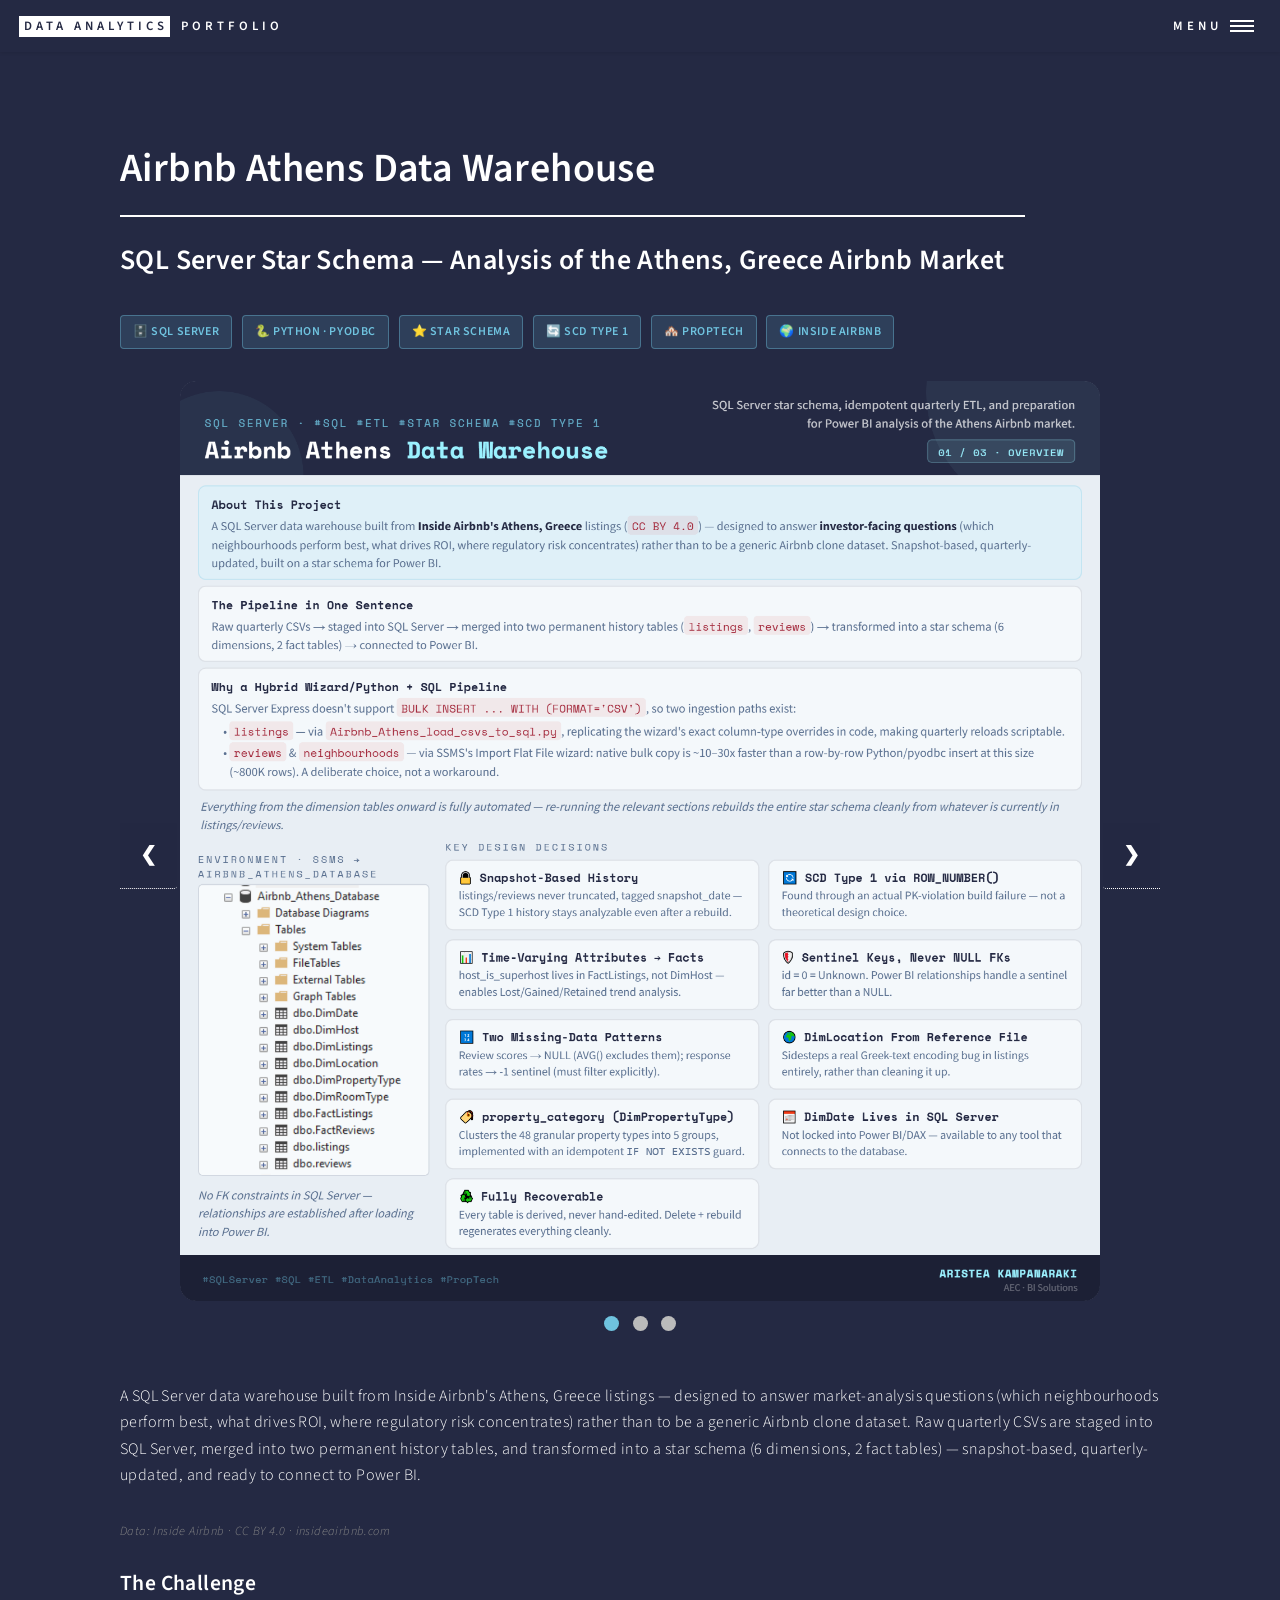
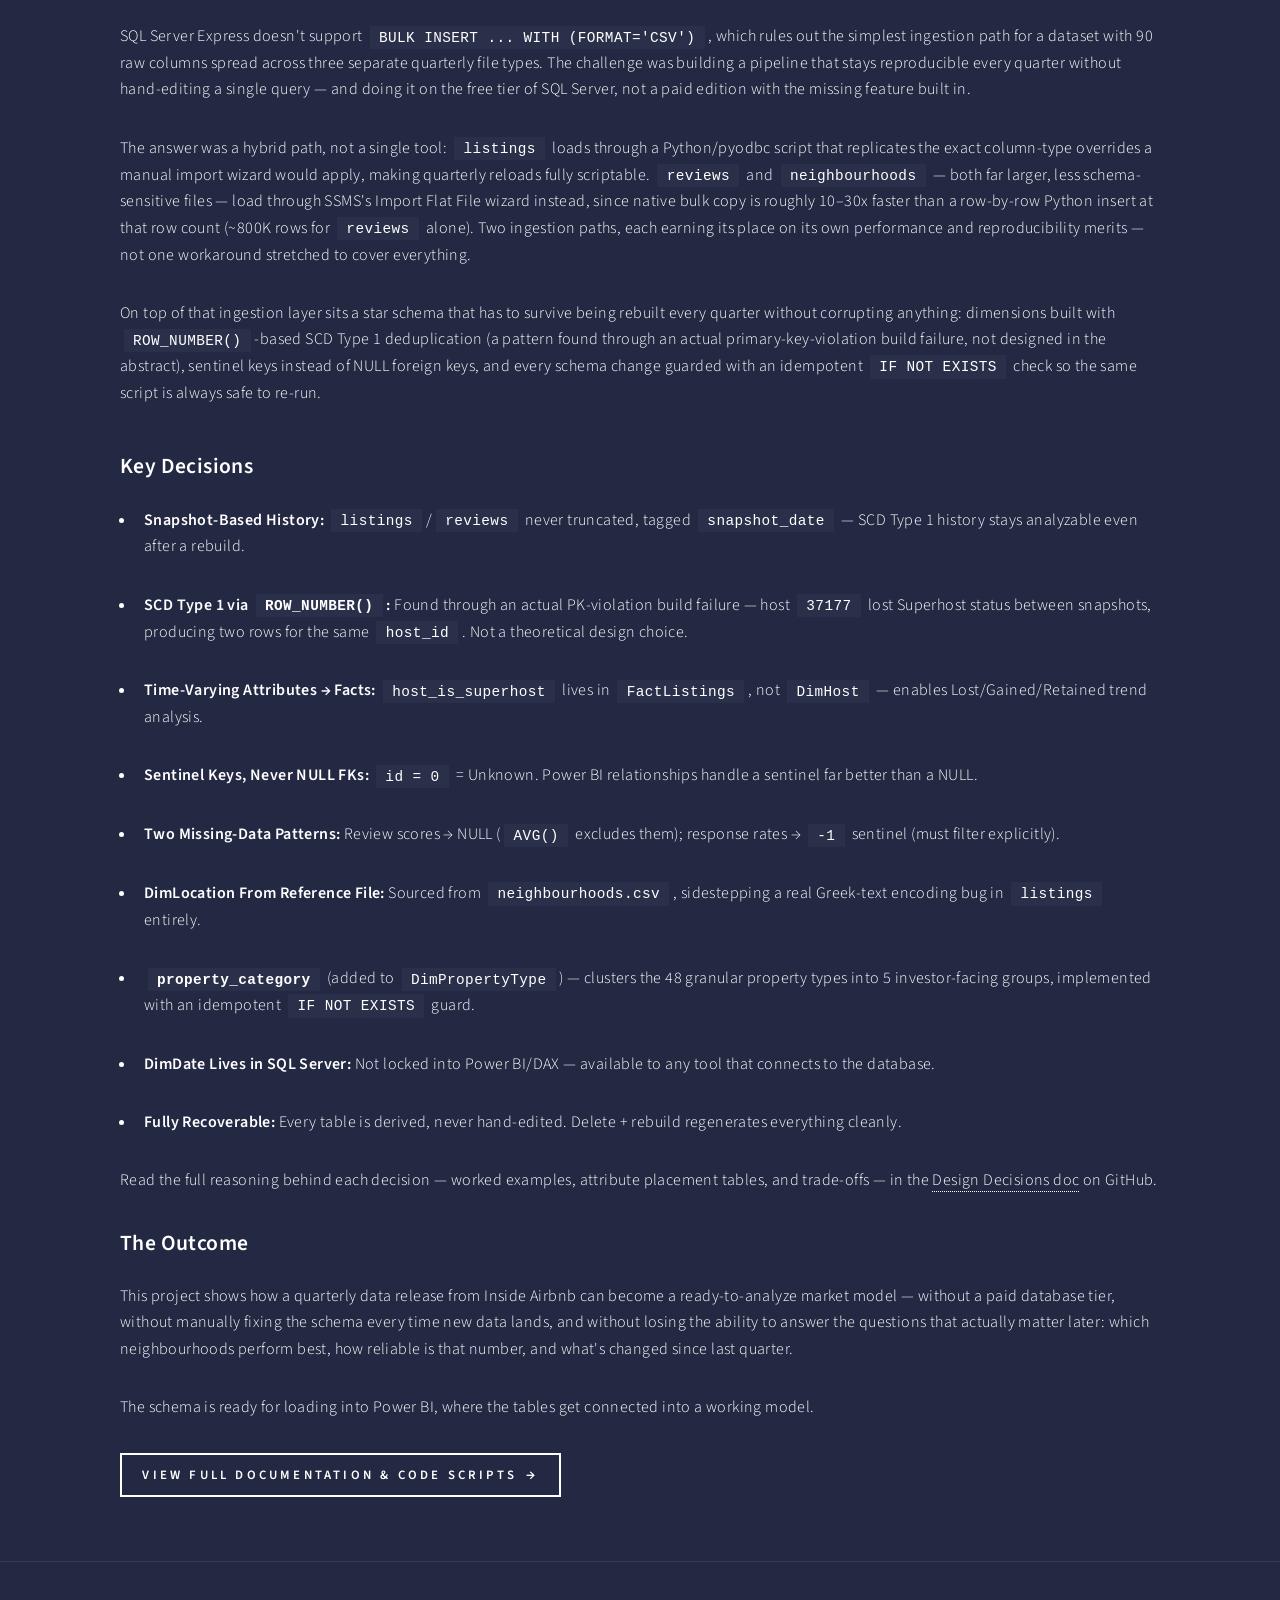
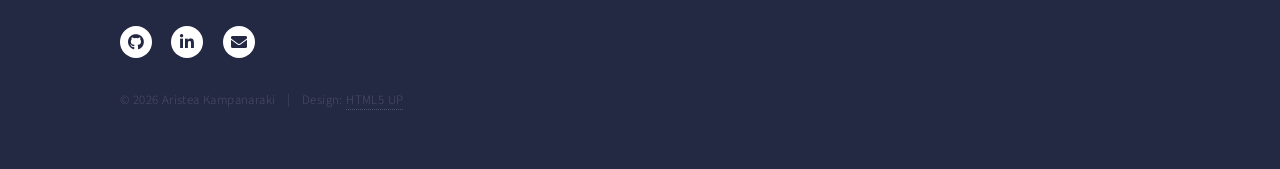
==== commit af700c38: "Content Update" ====
--- a/airbnb-athens-star-schema.html
+++ b/airbnb-athens-star-schema.html
@@ -453,15 +453,10 @@
 						<p>The answer was a hybrid path, not a single tool: <code>listings</code> loads through a Python/pyodbc script that replicates the exact column-type overrides a manual import wizard would apply, making quarterly reloads fully scriptable. <code>reviews</code> and <code>neighbourhoods</code> — both far larger, less schema-sensitive files — load through SSMS's Import Flat File wizard instead, since native bulk copy is roughly 10–30x faster than a row-by-row Python insert at that row count (~800K rows for <code>reviews</code> alone). Two ingestion paths, each earning its place on its own performance and reproducibility merits — not one workaround stretched to cover everything.</p>
 						<p>On top of that ingestion layer sits a star schema that has to survive being rebuilt every quarter without corrupting anything: dimensions built with <code>ROW_NUMBER()</code>-based SCD Type 1 deduplication (a pattern found through an actual primary-key-violation build failure, not designed in the abstract), sentinel keys instead of NULL foreign keys, and every schema change guarded with an idempotent <code>IF NOT EXISTS</code> check so the same script is always safe to re-run.</p>
 
-forget abou t the images
-
-see how key features are written in an other project. You should also use explanatory language in 1-2 lines and not just copy paste the carousel.
-
-give me only the sntax code to replace
 
 						<!-- Key Decisions -->
 
-						<h3>Key Decisions</h3>
+						<h3 style="margin-top: 2em;">Key Decisions</h3>
 						<ul>
 							<li><p><b>Snapshot-Based History:</b> <code>listings</code>/<code>reviews</code> never truncated, tagged <code>snapshot_date</code> — SCD Type 1 history stays analyzable even after a rebuild.</p></li>
 							<li><p><b>SCD Type 1 via <code>ROW_NUMBER()</code>:</b> Found through an actual PK-violation build failure — host <code>37177</code> lost Superhost status between snapshots, producing two rows for the same <code>host_id</code>. Not a theoretical design choice.</p></li>
